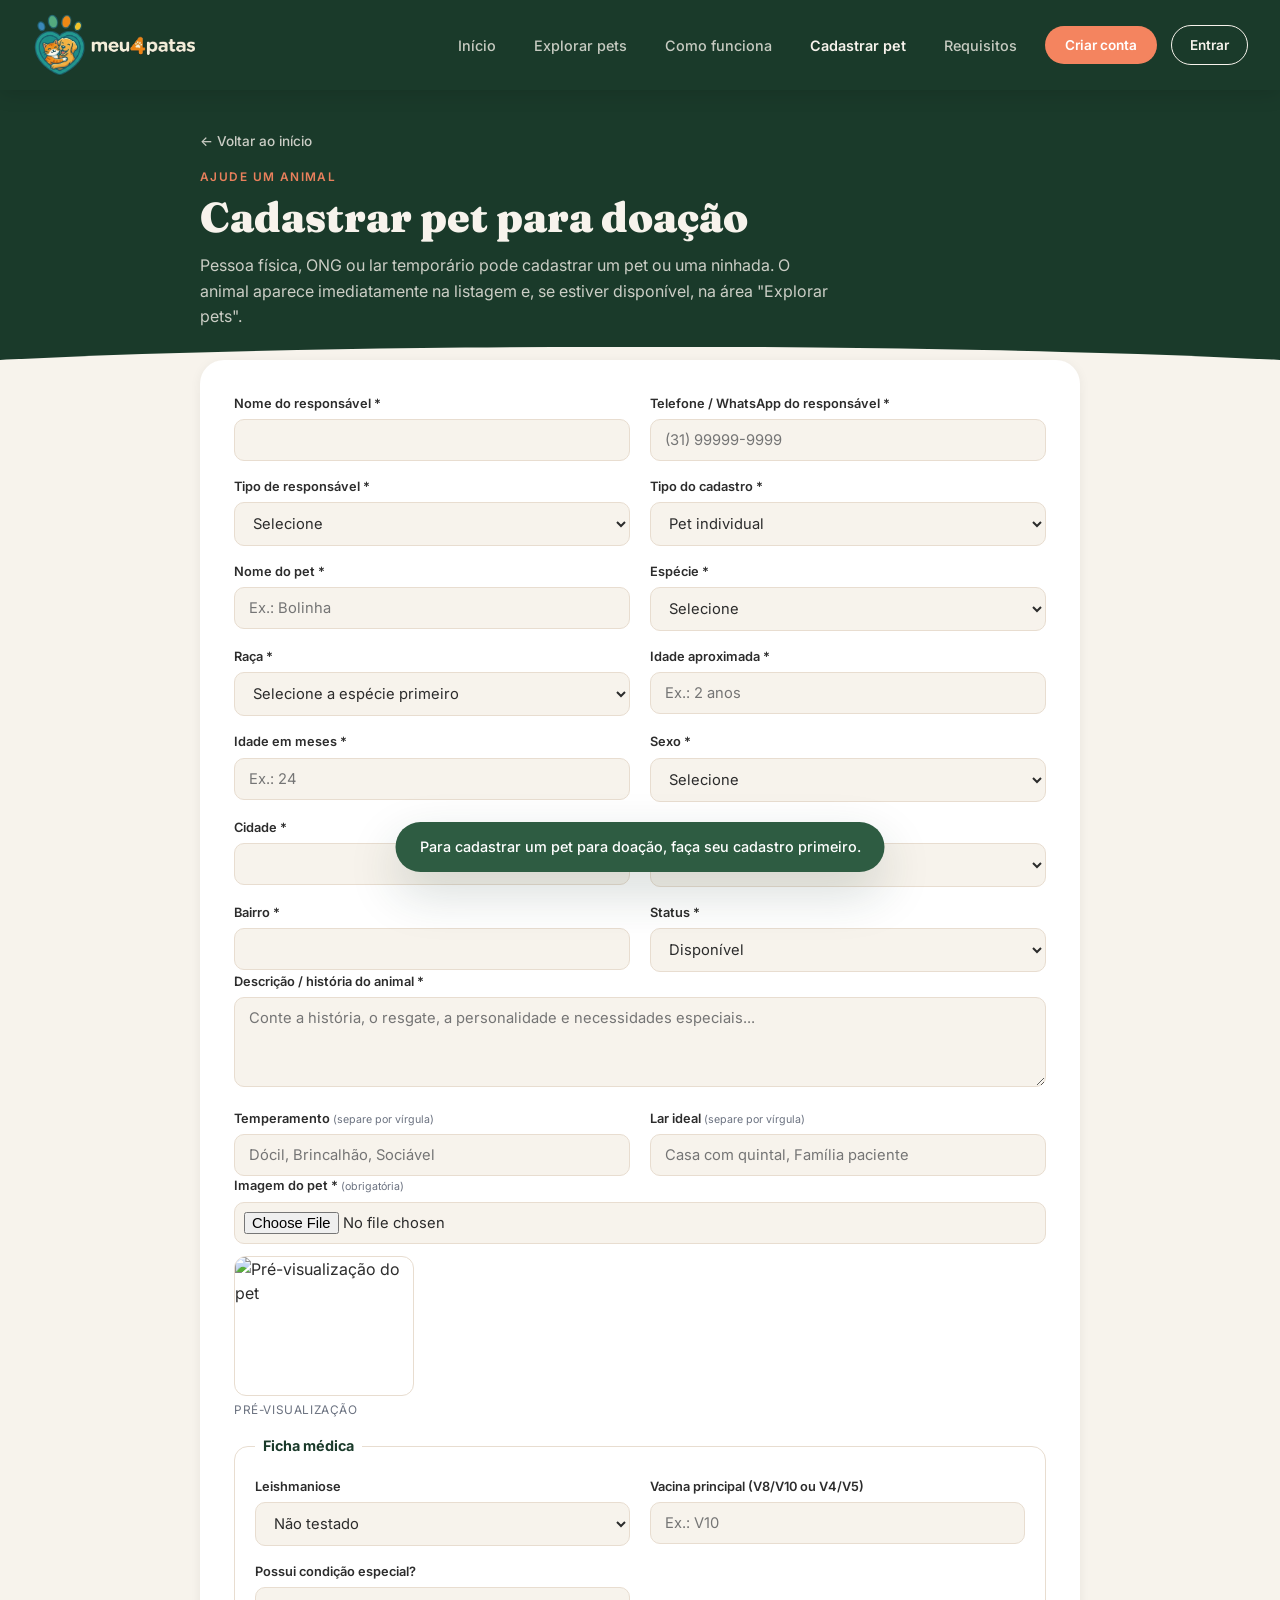
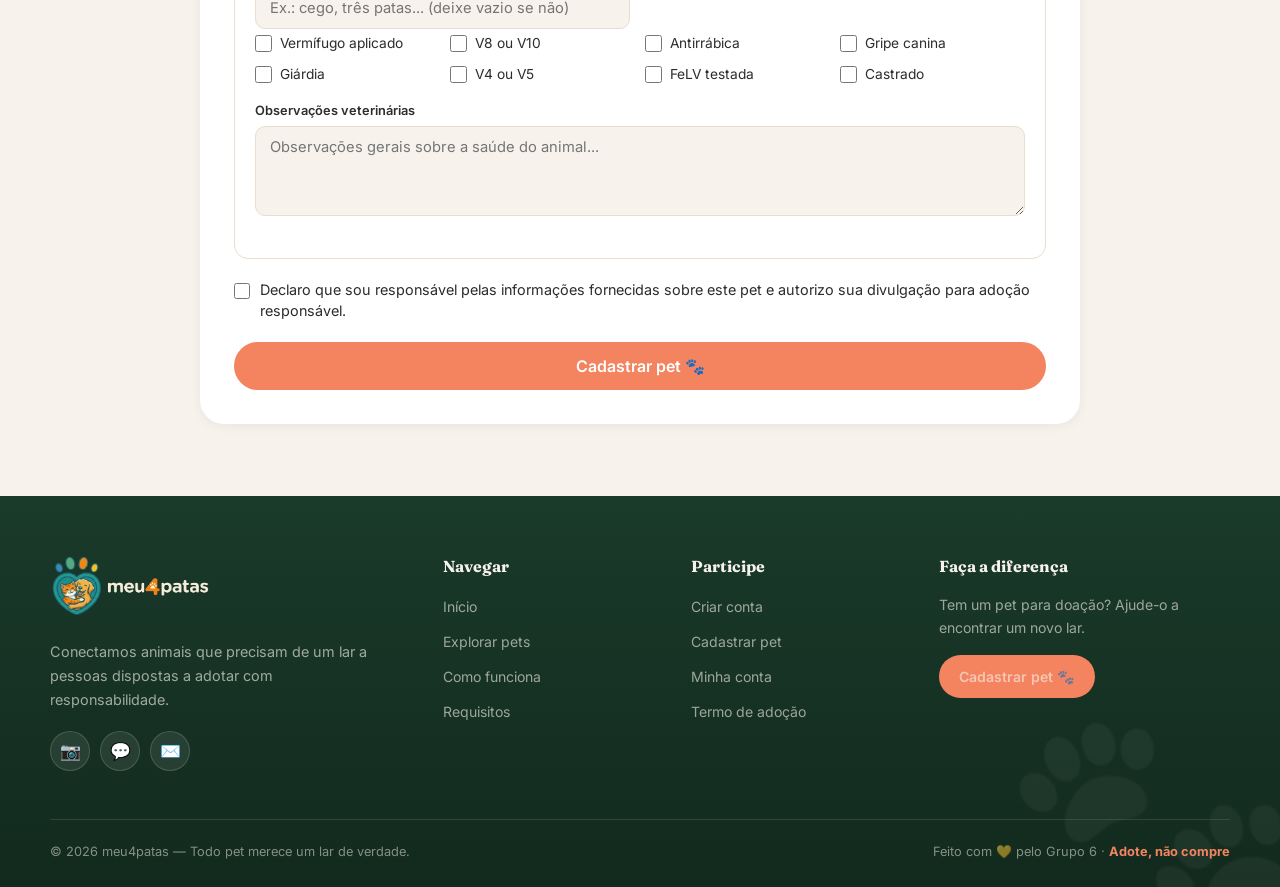
==== cadastrar-pet.html @ c7c6102f "Update website to force browser cache refresh for all users Update cache-busting version parameter i" ====
<!DOCTYPE html>
<html lang="pt-BR">
<head>
  <meta charset="UTF-8">
  <meta name="viewport" content="width=device-width, initial-scale=1.0">
  <title>Cadastrar pet — meu4patas</title>
  <meta name="description" content="Cadastre um pet ou uma ninhada para adoção no meu4patas.">
  <link rel="icon" type="image/png" href="assets/logo-meu4patas.png?v=logo-final-1">
  <link href="https://fonts.googleapis.com/css2?family=Fraunces:ital,opsz,wght@0,9..144,400;0,9..144,600;0,9..144,700;0,9..144,900;1,9..144,600;1,9..144,700&family=Inter:wght@300;400;500;600;700&display=swap" rel="stylesheet">
  <link rel="stylesheet" href="css/style.css?v=fix-v15">
</head>
<body>

  <!-- ───────────── TOP BAR ───────────── -->
  <header class="topbar">
    <a class="nav-logo" href="index.html" aria-label="meu4patas - início">
      <img src="assets/logo-meu4patas.png?v=logo-final-1" alt="meu4patas" height="38">
    </a>

    <button class="nav-toggle" id="navToggle" aria-label="Abrir menu" aria-expanded="false">
      <span></span><span></span><span></span>
    </button>

    <nav class="nav-menu" id="navMenu">
      <ul class="nav-links">
        <li><a href="index.html#inicio">Início</a></li>
        <li><a href="index.html#explorar">Explorar pets</a></li>
        <li><a href="index.html#como-funciona">Como funciona</a></li>
        <li><a href="cadastrar-pet.html" class="active">Cadastrar pet</a></li>
        <li><a href="index.html#requisitos">Requisitos</a></li>
      </ul>
      <div class="nav-user" id="navUser">
        <a href="cadastro.html" class="btn-cadastrar" id="btnAuth">Criar conta</a>
        <a href="login.html" class="btn-login" id="btnLogin">Entrar</a>
        <div class="user-menu" id="userMenu" hidden>
          <button class="user-chip" id="userChipBtn" aria-haspopup="true" aria-expanded="false">
            <span class="user-avatar" aria-hidden="true">🐾</span>
            <span class="user-chip-name" id="navUserName">Conta</span>
            <span class="user-caret" aria-hidden="true">▾</span>
          </button>
          <div class="user-dropdown" id="userDropdown" hidden>
            <a href="perfil.html">👤 Minha conta</a>
            <button type="button" id="btnLogoutMenu">↩ Sair</button>
          </div>
        </div>
      </div>
    </nav>
  </header>

  <!-- ───────────── CABEÇALHO DA PÁGINA ───────────── -->
  <section class="page-head">
    <div class="page-head-inner">
      <a class="back-link" href="index.html">← Voltar ao início</a>
      <p class="section-eyebrow">Ajude um animal</p>
      <h1 class="page-title">Cadastrar pet para doação</h1>
      <p class="page-lead">Pessoa física, ONG ou lar temporário pode cadastrar um pet ou uma ninhada. O animal aparece imediatamente na listagem e, se estiver disponível, na área "Explorar pets".</p>
    </div>
  </section>

  <!-- ───────────── CADASTRAR PET PARA DOAÇÃO ───────────── -->
  <main class="form-page">
    <div class="form-inner">
      <form id="petForm" class="card-form" novalidate>
        <div class="form-grid">
          <div class="form-group">
            <label for="p_responsavel">Nome do responsável *</label>
            <input type="text" id="p_responsavel" name="responsavelNome">
          </div>
          <div class="form-group">
            <label for="p_telefone">Telefone / WhatsApp do responsável *</label>
            <input type="tel" id="p_telefone" name="responsavelTelefone" maxlength="15" placeholder="(31) 99999-9999">
          </div>
          <div class="form-group">
            <label for="p_tipoResp">Tipo de responsável *</label>
            <select id="p_tipoResp" name="responsavelTipo">
              <option value="">Selecione</option>
              <option>Pessoa física</option>
              <option>ONG</option>
              <option>Lar temporário</option>
            </select>
          </div>
          <div class="form-group">
            <label for="p_tipoCadastro">Tipo do cadastro *</label>
            <select id="p_tipoCadastro" name="tipoCadastro">
              <option value="Pet individual">Pet individual</option>
              <option value="Filhotes/Ninhada">Filhotes / Ninhada</option>
            </select>
          </div>
          <div class="form-group" id="grupoNome">
            <label for="p_nome" id="labelNome">Nome do pet *</label>
            <input type="text" id="p_nome" name="nome" placeholder="Ex.: Bolinha">
          </div>
          <div class="form-group" id="grupoQuantidade" hidden>
            <label for="p_quantidade">Quantidade de filhotes *</label>
            <input type="number" id="p_quantidade" name="quantidade" min="2" value="3">
          </div>
          <div class="form-group">
            <label for="p_especie">Espécie *</label>
            <select id="p_especie" name="especie">
              <option value="">Selecione</option>
              <option>Cão</option>
              <option>Gato</option>
            </select>
          </div>
          <div class="form-group">
            <label for="p_raca">Raça *</label>
            <select id="p_raca" name="raca">
              <option value="">Selecione a espécie primeiro</option>
            </select>
          </div>
          <div class="form-group">
            <label for="p_idade">Idade aproximada *</label>
            <input type="text" id="p_idade" name="idade" placeholder="Ex.: 2 anos">
          </div>
          <div class="form-group">
            <label for="p_idadeMeses">Idade em meses *</label>
            <input type="number" id="p_idadeMeses" name="idadeMeses" min="0" placeholder="Ex.: 24">
          </div>
          <div class="form-group">
            <label for="p_sexo">Sexo *</label>
            <select id="p_sexo" name="sexo">
              <option value="">Selecione</option>
              <option>Macho</option>
              <option>Fêmea</option>
              <option>Variado (ninhada)</option>
            </select>
          </div>
          <div class="form-group">
            <label for="p_cidade">Cidade *</label>
            <input type="text" id="p_cidade" name="cidade">
          </div>
          <div class="form-group">
            <label for="p_uf">UF *</label>
            <select id="p_uf" name="uf">
              <option value="">--</option>
              <option>AC</option><option>AL</option><option>AP</option><option>AM</option><option>BA</option>
              <option>CE</option><option>DF</option><option>ES</option><option>GO</option><option>MA</option>
              <option>MT</option><option>MS</option><option>MG</option><option>PA</option><option>PB</option>
              <option>PR</option><option>PE</option><option>PI</option><option>RJ</option><option>RN</option>
              <option>RS</option><option>RO</option><option>RR</option><option>SC</option><option>SP</option>
              <option>SE</option><option>TO</option>
            </select>
          </div>
          <div class="form-group">
            <label for="p_bairro">Bairro *</label>
            <input type="text" id="p_bairro" name="bairro">
          </div>
          <div class="form-group">
            <label for="p_status">Status *</label>
            <select id="p_status" name="status">
              <option>Disponível</option>
              <option>Indisponível</option>
            </select>
          </div>
        </div>

        <div class="form-group">
          <label for="p_descricao">Descrição / história do animal *</label>
          <textarea id="p_descricao" name="descricao" placeholder="Conte a história, o resgate, a personalidade e necessidades especiais..."></textarea>
        </div>
        <div class="form-grid">
          <div class="form-group">
            <label for="p_temperamento">Temperamento <small>(separe por vírgula)</small></label>
            <input type="text" id="p_temperamento" name="temperamento" placeholder="Dócil, Brincalhão, Sociável">
          </div>
          <div class="form-group">
            <label for="p_larIdeal">Lar ideal <small>(separe por vírgula)</small></label>
            <input type="text" id="p_larIdeal" name="larIdeal" placeholder="Casa com quintal, Família paciente">
          </div>
        </div>

        <!-- Imagem obrigatória + preview -->
        <div class="form-group">
          <label for="p_imagem">Imagem do pet * <small>(obrigatória)</small></label>
          <input type="file" id="p_imagem" name="imagem" accept="image/*">
          <div class="image-preview" id="imagePreview" hidden>
            <img id="imagePreviewImg" alt="Pré-visualização do pet">
            <span>Pré-visualização</span>
          </div>
        </div>

        <!-- Ficha médica -->
        <fieldset class="form-fieldset">
          <legend>Ficha médica</legend>
          <div class="form-grid">
            <div class="form-group">
              <label for="p_leishmaniose">Leishmaniose</label>
              <select id="p_leishmaniose" name="leishmaniose">
                <option>Não testado</option>
                <option>Negativo</option>
                <option>Positivo/em tratamento</option>
              </select>
            </div>
            <div class="form-group">
              <label for="p_vacinaPrincipal">Vacina principal (V8/V10 ou V4/V5)</label>
              <input type="text" id="p_vacinaPrincipal" name="vacinaPrincipal" placeholder="Ex.: V10">
            </div>
            <div class="form-group">
              <label for="p_condicaoEspecial">Possui condição especial?</label>
              <input type="text" id="p_condicaoEspecial" name="condicaoEspecial" placeholder="Ex.: cego, três patas... (deixe vazio se não)">
            </div>
          </div>
          <div class="check-grid">
            <label class="check-mini"><input type="checkbox" name="vermifugo"> Vermífugo aplicado</label>
            <label class="check-mini"><input type="checkbox" name="v8v10"> V8 ou V10</label>
            <label class="check-mini"><input type="checkbox" name="antirrabica"> Antirrábica</label>
            <label class="check-mini"><input type="checkbox" name="gripeCanina"> Gripe canina</label>
            <label class="check-mini"><input type="checkbox" name="giardia"> Giárdia</label>
            <label class="check-mini"><input type="checkbox" name="v4v5"> V4 ou V5</label>
            <label class="check-mini"><input type="checkbox" name="felv"> FeLV testada</label>
            <label class="check-mini"><input type="checkbox" name="castrado"> Castrado</label>
          </div>
          <div class="form-group">
            <label for="p_obsVet">Observações veterinárias</label>
            <textarea id="p_obsVet" name="observacoes" placeholder="Observações gerais sobre a saúde do animal..."></textarea>
          </div>
        </fieldset>

        <label class="check-row">
          <input type="checkbox" id="p_declaroResponsavel" name="declaroResponsavel">
          <span>Declaro que sou responsável pelas informações fornecidas sobre este pet e autorizo sua divulgação para adoção responsável.</span>
        </label>

        <div class="form-error" id="petFormError" role="alert"></div>
        <button type="submit" class="btn-primary btn-full">Cadastrar pet 🐾</button>
      </form>
    </div>
  </main>

  <!-- ───────────── FOOTER ───────────── -->
  <footer class="site-footer">
    <div class="footer-inner">
      <div class="footer-brand">
        <div class="footer-logo">
          <img src="assets/logo-meu4patas.png?v=logo-final-1" alt="meu4patas">
        </div>
        <p class="footer-tagline">Conectamos animais que precisam de um lar a pessoas dispostas a adotar com responsabilidade.</p>
        <div class="footer-social">
          <a class="social-btn" href="#" aria-label="Instagram" title="Instagram">📷</a>
          <a class="social-btn" href="#" aria-label="WhatsApp" title="WhatsApp">💬</a>
          <a class="social-btn" href="mailto:contato@meu4patas.org" aria-label="E-mail" title="E-mail">✉️</a>
        </div>
      </div>

      <nav class="footer-col">
        <h4 class="footer-col-title">Navegar</h4>
        <ul>
          <li><a href="index.html#inicio">Início</a></li>
          <li><a href="index.html#explorar">Explorar pets</a></li>
          <li><a href="index.html#como-funciona">Como funciona</a></li>
          <li><a href="index.html#requisitos">Requisitos</a></li>
        </ul>
      </nav>

      <nav class="footer-col">
        <h4 class="footer-col-title">Participe</h4>
        <ul>
          <li><a href="cadastro.html">Criar conta</a></li>
          <li><a href="cadastrar-pet.html">Cadastrar pet</a></li>
          <li><a href="perfil.html">Minha conta</a></li>
          <li><a href="termos.html">Termo de adoção</a></li>
        </ul>
      </nav>

      <div class="footer-col footer-cta">
        <h4 class="footer-col-title">Faça a diferença</h4>
        <p>Tem um pet para doação? Ajude-o a encontrar um novo lar.</p>
        <a class="footer-cta-btn" href="cadastrar-pet.html">Cadastrar pet 🐾</a>
      </div>
    </div>

    <div class="footer-bottom">
      <span>© 2026 meu4patas — Todo pet merece um lar de verdade.</span>
      <span class="footer-made">Feito com 💛 pelo Grupo 6 · <strong>Adote, não compre</strong></span>
    </div>
  </footer>

  <!-- ───────────── TOAST ───────────── -->
  <div class="toast" id="toast" role="status" aria-live="polite" hidden></div>

  <script src="js/script.js?v=fix-v15"></script>
</body>
</html>
---- css/style.css ----
/* ─────────────────────────────────────────
   meu4patas — Adoção e doação responsável de pets
   style.css — Fase 01 (HTML + CSS + JS puro)
───────────────────────────────────────── */

*, *::before, *::after {
  box-sizing: border-box;
  margin: 0;
  padding: 0;
}

/* ── TOKENS ── */
:root {
  --verde:          #1A3A2A;
  --verde-medio:    #2E5C42;
  --verde-claro:    #4A8C65;
  --creme:          #F7F3EC;
  --laranja:        #F4845F;
  --laranja-escuro: #D9623D;
  --bege:           #E8DDD0;
  --grafite:        #2C2C2C;
  --cinza:          #6B7280;
  --branco:         #FFFFFF;

  /* status */
  --status-ok:      #2E9E6B;   /* disponível  */
  --status-ok-bg:   #E4F5EC;
  --status-warn:    #E0962B;   /* indisponível */
  --status-warn-bg: #FBEFD9;
  --status-adopt:   #4673B3;   /* adotado     */
  --status-adopt-bg:#E6EEF8;

  --radius: 16px;
  --shadow-sm: 0 2px 12px rgba(0, 0, 0, 0.06);
  --shadow-md: 0 8px 28px rgba(26, 58, 42, 0.12);
  --shadow-lg: 0 20px 50px rgba(26, 58, 42, 0.18);
  --maxw: 1180px;
}

/* ── BASE ── */
html { scroll-behavior: smooth; scroll-padding-top: 100px; }

body {
  font-family: 'Inter', sans-serif;
  background: var(--creme);
  color: var(--grafite);
  overflow-x: hidden;
  line-height: 1.5;
  font-optical-sizing: auto;
  -webkit-font-smoothing: antialiased;
  -moz-osx-font-smoothing: grayscale;
}

img { max-width: 100%; display: block; }

a { color: var(--verde-claro); }

/* ─────────────────────────────────────────
   TOP BAR
───────────────────────────────────────── */
.topbar {
  position: sticky;
  top: 0;
  z-index: 200;
  background: var(--verde);
  display: flex;
  align-items: center;
  justify-content: space-between;
  padding: 0 32px;
  height: 90px;
  box-shadow: 0 2px 20px rgba(0, 0, 0, 0.15);
}

.nav-logo {
  display: flex;
  align-items: center;
  text-decoration: none;
  line-height: 0;
}
.nav-logo img {
  display: block;
  height: 66px;
  width: auto;
  object-fit: contain;
  background: transparent;
}

.nav-menu {
  display: flex;
  align-items: center;
  gap: 28px;
}

.nav-links {
  display: flex;
  align-items: center;
  gap: 38px;
  list-style: none;
}

.nav-links a {
  color: rgba(247, 243, 236, 0.78);
  text-decoration: none;
  font-size: 0.9rem;
  font-weight: 500;
  transition: color 0.2s;
  white-space: nowrap;
}
.nav-links a:hover { color: var(--creme); }

.nav-user {
  display: flex;
  align-items: center;
  gap: 14px;
}

/* área de conta: botão "Criar conta" (deslogado) OU chip do usuário com dropdown (logado) */
.user-menu { position: relative; }

.user-chip {
  display: inline-flex;
  align-items: center;
  gap: 8px;
  background: rgba(255, 255, 255, 0.1);
  border: 1.5px solid rgba(247, 243, 236, 0.25);
  color: var(--creme);
  padding: 7px 14px;
  border-radius: 100px;
  cursor: pointer;
  font-family: inherit;
  font-size: 0.85rem;
  font-weight: 600;
  transition: background 0.2s, border-color 0.2s;
}
.user-chip:hover { background: rgba(255, 255, 255, 0.16); border-color: var(--creme); }
.user-avatar { font-size: 0.95rem; filter: brightness(0) invert(1); }
.user-caret { font-size: 0.7rem; opacity: 0.85; transition: transform 0.2s; }
.user-chip[aria-expanded="true"] .user-caret { transform: rotate(180deg); }

.user-dropdown {
  position: absolute;
  right: 0;
  top: calc(100% + 10px);
  min-width: 200px;
  background: var(--branco);
  border-radius: 14px;
  box-shadow: var(--shadow-md);
  padding: 8px;
  display: flex;
  flex-direction: column;
  gap: 2px;
  z-index: 300;
}
/* respeita o atributo hidden no desktop: o dropdown recolhe ao fechar */
.user-dropdown[hidden] { display: none; }
.user-dropdown a,
.user-dropdown button {
  display: block;
  width: 100%;
  text-align: left;
  background: transparent;
  border: none;
  cursor: pointer;
  font-family: inherit;
  font-size: 0.9rem;
  font-weight: 500;
  color: var(--grafite);
  text-decoration: none;
  padding: 10px 12px;
  border-radius: 10px;
  transition: background 0.15s;
}
.user-dropdown a:hover,
.user-dropdown button:hover { background: var(--creme); }
.user-dropdown a.active { color: var(--verde); font-weight: 700; }
.user-dropdown #btnLogoutMenu { color: #d9534f; }
.user-dropdown #btnLogoutMenu:hover { background: #fdecea; }

.btn-cadastrar {
  background: var(--laranja);
  color: var(--branco) !important;
  padding: 9px 20px;
  border-radius: 100px;
  font-weight: 600;
  font-size: 0.85rem;
  text-decoration: none;
  transition: background 0.2s, transform 0.15s;
  white-space: nowrap;
}
.btn-cadastrar:hover { background: var(--laranja-escuro); transform: translateY(-1px); }
.btn-login {
  background: transparent;
  color: var(--creme) !important;
  padding: 9px 18px;
  border-radius: 100px;
  border: 1.5px solid var(--creme);
  font-weight: 600;
  font-size: 0.85rem;
  text-decoration: none;
  transition: background 0.2s, color 0.2s, transform 0.15s;
  white-space: nowrap;
}
.btn-login:hover { background: var(--creme); color: var(--verde) !important; transform: translateY(-1px); }

/* hamburger */
.nav-toggle {
  display: none;
  flex-direction: column;
  justify-content: center;
  gap: 5px;
  width: 42px;
  height: 42px;
  background: transparent;
  border: none;
  cursor: pointer;
}
.nav-toggle span {
  display: block;
  width: 24px;
  height: 2.5px;
  background: var(--creme);
  border-radius: 2px;
  transition: transform 0.25s, opacity 0.25s;
}
.nav-toggle.open span:nth-child(1) { transform: translateY(7.5px) rotate(45deg); }
.nav-toggle.open span:nth-child(2) { opacity: 0; }
.nav-toggle.open span:nth-child(3) { transform: translateY(-7.5px) rotate(-45deg); }

/* ─────────────────────────────────────────
   BOTÕES GENÉRICOS
───────────────────────────────────────── */
.btn-primary {
  background: var(--laranja);
  color: var(--branco);
  padding: 14px 30px;
  border-radius: 100px;
  font-size: 1rem;
  font-weight: 600;
  text-decoration: none;
  cursor: pointer;
  border: none;
  font-family: inherit;
  transition: transform 0.15s, background 0.2s;
  display: inline-block;
}
.btn-primary:hover { background: var(--laranja-escuro); transform: translateY(-1px); }
.btn-primary.btn-full { width: 100%; text-align: center; }
.form-switch { text-align: center; margin-top: 16px; font-size: 0.9rem; color: var(--cinza); }
.form-switch a { color: var(--laranja); font-weight: 600; text-decoration: none; }
.form-switch a:hover { text-decoration: underline; }

.btn-ghost {
  background: rgba(255, 255, 255, 0.08);
  color: var(--creme);
  padding: 14px 28px;
  border-radius: 100px;
  font-size: 1rem;
  font-weight: 500;
  text-decoration: none;
  border: 1.5px solid rgba(247, 243, 236, 0.3);
  cursor: pointer;
  font-family: inherit;
  transition: border-color 0.2s, background 0.2s;
  display: inline-block;
}
.btn-ghost:hover { border-color: var(--creme); background: rgba(255, 255, 255, 0.14); }

/* ─────────────────────────────────────────
   HERO
───────────────────────────────────────── */
.hero {
  background: var(--verde);
  padding: 76px 40px 96px;
  display: grid;
  grid-template-columns: 1.1fr 0.9fr;
  gap: 56px;
  align-items: center;
  position: relative;
  overflow: hidden;
}
.hero::after {
  content: '';
  position: absolute;
  bottom: -1px; left: 0; right: 0;
  height: 56px;
  background: var(--creme);
  clip-path: ellipse(58% 100% at 50% 100%);
}

.hero-eyebrow {
  display: inline-flex;
  align-items: center;
  gap: 8px;
  background: rgba(255, 255, 255, 0.08);
  border: 1px solid rgba(247, 243, 236, 0.22);
  color: var(--creme);
  font-size: 0.78rem;
  font-weight: 600;
  letter-spacing: 0.04em;
  text-transform: uppercase;
  padding: 7px 16px;
  border-radius: 100px;
  margin-bottom: 22px;
}

/* Patinha 🐾 em branco puro — para dar destaque sobre fundos escuros */
.paw-white { display: inline-block; filter: brightness(0) invert(1); }

.hero-text h1 {
  font-family: 'Fraunces', serif;
  font-optical-sizing: auto;
  font-variation-settings: 'SOFT' 30, 'WONK' 0;
  font-size: clamp(2.5rem, 5vw, 4.1rem);
  font-weight: 900;
  color: var(--creme);
  line-height: 1.06;
  letter-spacing: -0.015em;
  margin-bottom: 20px;
}
.hero-text h1 em {
  font-style: italic;
  font-weight: 800;
  font-variation-settings: 'SOFT' 60, 'WONK' 1;
  background: linear-gradient(120deg, var(--laranja), #ffb866);
  -webkit-background-clip: text;
  background-clip: text;
  -webkit-text-fill-color: transparent;
}

.hero-text p {
  color: rgba(247, 243, 236, 0.78);
  font-size: 1.08rem;
  line-height: 1.7;
  margin-bottom: 32px;
  max-width: 520px;
}
.hero-text p strong { color: var(--creme); }

.hero-actions {
  display: flex;
  gap: 14px;
  flex-wrap: wrap;
}

.hero-stats {
  display: flex;
  gap: 36px;
  margin-top: 44px;
  flex-wrap: wrap;
}
.stat-num {
  font-family: 'Fraunces', serif;
  font-size: 1.9rem;
  font-weight: 700;
  color: var(--laranja);
  line-height: 1;
  display: inline-block;
  transition: transform 0.25s ease, text-shadow 0.25s ease;
}
.stat-num.counting {
  transform: scale(1.12);
  text-shadow: 0 0 18px rgba(244, 132, 95, 0.5);
}
.stat-label {
  font-size: 0.74rem;
  color: rgba(247, 243, 236, 0.6);
  margin-top: 5px;
  text-transform: uppercase;
  letter-spacing: 0.07em;
  max-width: 120px;
}

.hero-illustration {
  display: flex;
  justify-content: center;
  align-items: center;
  position: relative;
}
.hero-pet-card {
  background: rgba(255, 255, 255, 0.08);
  backdrop-filter: blur(12px);
  border: 1px solid rgba(255, 255, 255, 0.14);
  border-radius: 24px;
  padding: 20px;
  width: 300px;
  position: relative;
  transform: rotate(2.5deg);
  box-shadow: 0 24px 50px rgba(0, 0, 0, 0.28);
  animation: heroCardIn 0.7s cubic-bezier(0.22, 1, 0.36, 1) both,
             heroFloat 6s ease-in-out 0.7s infinite;
  transition: transform 0.35s ease, box-shadow 0.35s ease, border-color 0.35s ease;
}
/* Ao passar o mouse, o card continua flutuando normalmente — nada muda. */
@keyframes heroCardIn {
  from { opacity: 0; transform: rotate(8deg) translateY(40px) scale(0.92); }
  to   { opacity: 1; transform: rotate(2.5deg) translateY(0) scale(1); }
}
@keyframes heroFloat {
  0%, 100% { transform: rotate(2.5deg) translateY(0); }
  50%      { transform: rotate(0.8deg) translateY(-16px); }
}

.hero-pet-card::before {
  content: '🐾';
  position: absolute;
  top: -16px; right: -12px;
  font-size: 2.4rem;
  /* deixa o emoji em branco puro para dar destaque sobre o verde escuro */
  filter: brightness(0) invert(1);
  animation: bounce 2s ease-in-out infinite;
}
@keyframes bounce { 0%,100% { transform: translateY(0); } 50% { transform: translateY(-8px); } }

.hero-pet-img {
  border-radius: 16px;
  margin-bottom: 14px;
  width: 100%;
}
.hero-pet-name {
  font-family: 'Fraunces', serif;
  font-size: 1.4rem; color: var(--creme); font-weight: 700; margin-bottom: 2px;
}
.hero-pet-info { color: rgba(247, 243, 236, 0.65); font-size: 0.85rem; margin-bottom: 14px; }
.hero-pet-badge {
  background: var(--laranja); color: #fff; font-size: 0.75rem; font-weight: 600;
  padding: 5px 12px; border-radius: 100px; display: inline-block;
  animation: badgePulse 2.4s ease-in-out infinite;
}
@keyframes badgePulse {
  0%, 100% { box-shadow: 0 0 0 0 rgba(244, 132, 95, 0.55); }
  50%      { box-shadow: 0 0 0 9px rgba(244, 132, 95, 0); }
}

/* respeita quem prefere menos movimento */
@media (prefers-reduced-motion: reduce) {
  .hero-pet-card,
  .hero-pet-card::before,
  .hero-pet-badge { animation: none; }
  .hero-pet-card { transform: rotate(2.5deg); }
}

/* ─────────────────────────────────────────
   HELPERS DE SEÇÃO
───────────────────────────────────────── */
.section-eyebrow {
  text-transform: uppercase;
  letter-spacing: 0.12em;
  font-size: 0.74rem;
  font-weight: 600;
  color: var(--laranja);
  margin-bottom: 8px;
}
.section-title {
  font-family: 'Fraunces', serif;
  font-size: 2rem;
  font-weight: 700;
  color: var(--verde);
  margin-bottom: 24px;
}

/* ─────────────────────────────────────────
   BUSCA + FILTROS
───────────────────────────────────────── */
.search-section {
  padding: 52px 40px 0;
  max-width: var(--maxw);
  margin: 0 auto;
}
.search-bar {
  background: var(--branco);
  border-radius: 16px;
  padding: 8px 8px 8px 22px;
  display: flex;
  align-items: center;
  gap: 12px;
  box-shadow: 0 4px 24px rgba(26, 58, 42, 0.1);
  margin-bottom: 20px;
}
.search-bar input {
  flex: 1;
  border: none;
  outline: none;
  font-size: 1rem;
  font-family: inherit;
  color: var(--grafite);
  background: transparent;
}
.search-bar input::placeholder { color: #B0B7C0; }
.search-btn {
  background: var(--verde);
  color: var(--creme);
  border: none;
  padding: 12px 26px;
  border-radius: 10px;
  font-size: 0.9rem;
  font-weight: 600;
  cursor: pointer;
  font-family: inherit;
  transition: background 0.2s;
}
.search-btn:hover { background: var(--verde-medio); }

.filters { display: flex; gap: 10px; flex-wrap: wrap; }
.filter-chip {
  background: var(--branco);
  border: 1.5px solid var(--bege);
  color: var(--cinza);
  padding: 8px 18px;
  border-radius: 100px;
  font-size: 0.84rem;
  font-weight: 500;
  cursor: pointer;
  font-family: inherit;
  transition: all 0.15s;
}
.filter-chip:hover { border-color: var(--verde-claro); color: var(--verde); }
.filter-chip.active {
  background: var(--verde);
  border-color: var(--verde);
  color: var(--creme);
}

/* ─────────────────────────────────────────
   EXPLORAR PETS (ESTILO TINDER)
───────────────────────────────────────── */
.explore-section {
  padding: 56px 40px 0;
  max-width: 640px;
  margin: 0 auto;
  text-align: center;
}
.explore-section .section-eyebrow,
.explore-section .section-title { text-align: center; }

.explore-stage {
  position: relative;
  min-height: 460px;
  display: flex;
  justify-content: center;
}

/* card grande do pet atual */
.explore-card {
  background: var(--branco);
  border-radius: 24px;
  box-shadow: var(--shadow-md);
  overflow: hidden;
  width: 100%;
  text-align: left;
  animation: cardIn 0.35s ease;
}
@keyframes cardIn {
  from { opacity: 0; transform: translateY(16px) scale(0.98); }
  to   { opacity: 1; transform: none; }
}
.explore-card.swipe-left  { animation: swipeLeft 0.3s ease forwards; }
.explore-card.swipe-right { animation: swipeRight 0.3s ease forwards; }
@keyframes swipeLeft  { to { opacity: 0; transform: translateX(-120%) rotate(-12deg); } }
@keyframes swipeRight { to { opacity: 0; transform: translateX(120%) rotate(12deg); } }

.explore-card-img {
  position: relative;
  background: var(--bege);
  overflow: hidden;
}
.explore-card-img img { display: block; width: 100%; aspect-ratio: 1 / 1; object-fit: cover; object-position: center; }
.explore-card-status {
  position: absolute;
  z-index: 2;
  top: 14px; left: 14px;
  font-size: 0.72rem;
  font-weight: 700;
  padding: 5px 12px;
  border-radius: 100px;
  text-transform: uppercase;
  letter-spacing: 0.04em;
}

.explore-card-body { padding: 22px 24px 26px; }
.explore-card-head {
  display: flex;
  justify-content: space-between;
  align-items: flex-start;
  gap: 12px;
}
.explore-card-name {
  font-family: 'Fraunces', serif;
  font-size: 1.7rem;
  font-weight: 700;
  color: var(--grafite);
  line-height: 1.1;
}
.explore-card-sub { font-size: 0.9rem; color: var(--cinza); margin-top: 4px; }
.explore-card-age {
  font-size: 0.85rem; font-weight: 600; color: var(--verde-claro);
  background: rgba(74, 140, 101, 0.12); padding: 5px 12px; border-radius: 100px; white-space: nowrap;
}
.explore-card-loc {
  font-size: 0.88rem; color: var(--cinza); margin: 12px 0;
  display: flex; align-items: center; gap: 5px;
}
.explore-card-desc { font-size: 0.95rem; color: var(--grafite); line-height: 1.6; margin-bottom: 14px; }

.tag-row { display: flex; flex-wrap: wrap; gap: 7px; margin-bottom: 14px; }
.tag {
  font-size: 0.74rem; padding: 4px 11px; border-radius: 100px; font-weight: 500;
  background: rgba(26, 58, 42, 0.07); color: var(--verde);
}
.tag--temper { background: rgba(244, 132, 95, 0.14); color: var(--laranja-escuro); }

/* resumo da ficha médica */
.med-summary {
  display: flex; flex-wrap: wrap; gap: 7px;
  border-top: 1px solid var(--bege); padding-top: 14px;
}
.med-tag {
  font-size: 0.74rem; font-weight: 600; padding: 4px 11px; border-radius: 8px;
  display: inline-flex; align-items: center; gap: 5px;
}
.med-tag--yes  { background: var(--status-ok-bg);   color: var(--status-ok); }
.med-tag--no   { background: #F1F2F4;               color: var(--cinza); }
.med-tag--warn { background: var(--status-warn-bg); color: var(--status-warn); }

/* ações estilo Tinder */
.explore-actions {
  display: flex;
  justify-content: center;
  align-items: center;
  gap: 16px;
  padding: 26px 0 8px;
  flex-wrap: wrap;
}
.explore-btn {
  border: none;
  cursor: pointer;
  font-family: inherit;
  font-weight: 600;
  border-radius: 100px;
  display: inline-flex;
  align-items: center;
  gap: 8px;
  transition: transform 0.15s, box-shadow 0.2s, background 0.2s;
  padding: 14px 22px;
  font-size: 0.92rem;
}
.explore-btn:hover { transform: translateY(-2px); }
.explore-btn--refuse   { background: var(--branco); color: #d9534f; box-shadow: var(--shadow-sm); }
.explore-btn--refuse:hover { background: #fff0f0; }
.explore-btn--details  { background: var(--branco); color: var(--verde); box-shadow: var(--shadow-sm); }
.explore-btn--details:hover { background: #eef5f0; }
.explore-btn--interest { background: var(--laranja); color: #fff; box-shadow: 0 6px 18px rgba(244,132,95,0.4); }
.explore-btn--interest:hover { background: var(--laranja-escuro); }

/* estado vazio do explorar */
.explore-empty {
  background: var(--branco);
  border-radius: 24px;
  box-shadow: var(--shadow-sm);
  padding: 56px 28px;
  width: 100%;
  text-align: center;
}
.explore-empty-emoji { font-size: 3rem; }
.explore-empty h3 {
  font-family: 'Fraunces', serif;
  color: var(--verde);
  margin: 12px 0 8px;
  font-size: 1.4rem;
}
.explore-empty p { color: var(--cinza); font-size: 0.95rem; }
.explore-empty button {
  margin-top: 18px;
}

/* ─────────────────────────────────────────
   FORMULÁRIOS (usuário + pet)
───────────────────────────────────────── */
.form-section { padding: 64px 40px 0; }
.form-inner { max-width: 880px; margin: 0 auto; }
.form-lead { color: var(--cinza); max-width: 640px; margin-bottom: 28px; line-height: 1.6; }

.card-form {
  background: var(--branco);
  border-radius: 24px;
  padding: 34px;
  box-shadow: var(--shadow-sm);
}

.form-grid {
  display: grid;
  grid-template-columns: repeat(2, 1fr);
  gap: 16px 20px;
}

.form-group { margin-bottom: 16px; }
.form-grid .form-group { margin-bottom: 0; }

.form-group label {
  display: block;
  font-size: 0.8rem;
  font-weight: 600;
  color: var(--grafite);
  margin-bottom: 6px;
}
.form-group label small { color: var(--cinza); font-weight: 400; }

.form-group input,
.form-group select,
.form-group textarea {
  width: 100%;
  border: 1.5px solid var(--bege);
  border-radius: 10px;
  padding: 11px 14px;
  font-family: inherit;
  font-size: 0.92rem;
  color: var(--grafite);
  outline: none;
  background: var(--creme);
  transition: border-color 0.2s, box-shadow 0.2s;
}
.form-group input:focus,
.form-group select:focus,
.form-group textarea:focus {
  border-color: var(--verde-claro);
  box-shadow: 0 0 0 3px rgba(74, 140, 101, 0.15);
}
.form-group input.invalid,
.form-group select.invalid,
.form-group textarea.invalid {
  border-color: #d9534f;
  box-shadow: 0 0 0 3px rgba(217, 83, 79, 0.12);
}
.form-group textarea { resize: vertical; min-height: 90px; }
.form-group input[type="file"] { padding: 9px; background: var(--creme); cursor: pointer; }

.form-fieldset {
  border: 1.5px solid var(--bege);
  border-radius: 14px;
  padding: 20px;
  margin: 8px 0 20px;
}
.form-fieldset legend {
  font-weight: 700;
  font-size: 0.9rem;
  color: var(--verde);
  padding: 0 8px;
}

.radio-row { display: flex; flex-wrap: wrap; gap: 10px; }
.radio-pill {
  border: 1.5px solid var(--bege);
  border-radius: 100px;
  padding: 9px 16px;
  font-size: 0.86rem;
  cursor: pointer;
  display: inline-flex;
  align-items: center;
  gap: 7px;
  transition: all 0.15s;
  user-select: none;
}
.radio-pill:hover { border-color: var(--verde-claro); }
.radio-pill input { accent-color: var(--verde); }
.radio-pill:has(input:checked) {
  border-color: var(--verde);
  background: var(--status-ok-bg);
  color: var(--verde);
  font-weight: 600;
}

.check-row {
  display: flex;
  align-items: flex-start;
  gap: 10px;
  margin: 4px 0 20px;
  font-size: 0.9rem;
  color: var(--grafite);
  line-height: 1.5;
}
.check-row input { margin-top: 3px; accent-color: var(--verde); width: 18px; height: 18px; }

.check-grid {
  display: grid;
  grid-template-columns: repeat(auto-fill, minmax(180px, 1fr));
  gap: 10px;
  margin: 4px 0 16px;
}
.check-mini {
  display: inline-flex;
  align-items: center;
  gap: 8px;
  font-size: 0.86rem;
  color: var(--grafite);
  cursor: pointer;
}
.check-mini input { accent-color: var(--verde); width: 17px; height: 17px; }

.image-preview {
  margin-top: 12px;
  display: flex;
  flex-direction: column;
  align-items: flex-start;
  gap: 6px;
}
.image-preview img {
  width: 180px;
  height: 140px;
  object-fit: cover;
  border-radius: 12px;
  border: 1.5px solid var(--bege);
}
.image-preview span { font-size: 0.74rem; color: var(--cinza); text-transform: uppercase; letter-spacing: 0.05em; }

.form-error {
  color: #d9534f;
  font-size: 0.88rem;
  font-weight: 500;
  margin-bottom: 14px;
  min-height: 0;
}
.form-error:not(:empty) {
  background: #fdecea;
  border: 1px solid #f5c6c2;
  border-radius: 10px;
  padding: 11px 14px;
}

.form-section--user { background: linear-gradient(180deg, var(--creme), #fff); }
.form-section--pet  { background: var(--creme); }

/* ── Páginas dedicadas de formulário (cadastro.html / cadastrar-pet.html) ── */
.page-head {
  background: var(--verde);
  padding: 38px 40px 60px;
  position: relative;
  overflow: hidden;
}
.page-head::after {
  content: '';
  position: absolute;
  bottom: -1px; left: 0; right: 0;
  height: 44px;
  background: var(--creme);
  clip-path: ellipse(70% 100% at 50% 100%);
}
.page-head-inner { max-width: 880px; margin: 0 auto; position: relative; z-index: 1; }
.page-head .section-eyebrow { color: rgba(244, 132, 95, 0.95); }
.back-link {
  display: inline-block;
  color: rgba(247, 243, 236, 0.8);
  text-decoration: none;
  font-size: 0.85rem;
  font-weight: 500;
  margin-bottom: 18px;
  transition: color 0.2s;
}
.back-link:hover { color: var(--creme); }
.page-title {
  font-family: 'Fraunces', serif;
  font-size: clamp(1.8rem, 4vw, 2.6rem);
  font-weight: 900;
  color: var(--creme);
  line-height: 1.1;
  margin-bottom: 12px;
}
.page-lead { color: rgba(247, 243, 236, 0.8); max-width: 640px; line-height: 1.6; }

.form-page {
  padding: 0 40px 72px;
  margin-top: -30px;
  position: relative;
  z-index: 2;
}
.form-page .form-inner { max-width: 880px; margin: 0 auto; }

.nav-links a.active { color: var(--creme); font-weight: 600; }

/* ─────────────────────────────────────────
   PÁGINA DO PERFIL (perfil.html)
───────────────────────────────────────── */
.profile-page {
  padding: 0 40px 72px;
  margin-top: -30px;
  position: relative;
  z-index: 2;
}
#profileRoot { max-width: 940px; margin: 0 auto; }

.profile-guard {
  background: var(--branco);
  border-radius: 24px;
  padding: 48px 28px;
  box-shadow: var(--shadow-sm);
  text-align: center;
}
.profile-guard h3 {
  font-family: 'Fraunces', serif;
  color: var(--verde);
  font-size: 1.4rem;
  margin: 12px 0 8px;
}
.profile-guard p { color: var(--cinza); margin-bottom: 18px; }

.profile-greeting {
  background: var(--branco);
  border-radius: 20px;
  box-shadow: var(--shadow-sm);
  padding: 22px 24px;
  display: flex;
  align-items: center;
  justify-content: space-between;
  gap: 16px;
  flex-wrap: wrap;
}
.profile-name {
  font-family: 'Fraunces', serif;
  font-size: 1.6rem;
  color: var(--verde);
  font-weight: 700;
  line-height: 1.1;
}
.profile-tag {
  display: inline-block;
  margin-top: 8px;
  font-size: 0.78rem;
  font-weight: 600;
  color: var(--laranja-escuro);
  background: rgba(244, 132, 95, 0.14);
  padding: 5px 12px;
  border-radius: 100px;
}

.btn-logout {
  background: transparent;
  color: #d9534f;
  border: 1.5px solid #f0c4c0;
  padding: 10px 22px;
  border-radius: 100px;
  font-family: inherit;
  font-size: 0.88rem;
  font-weight: 600;
  cursor: pointer;
  transition: background 0.18s, border-color 0.18s;
}
.btn-logout:hover { background: #fdecea; border-color: #d9534f; }

/* Banner de elegibilidade (habilitado / não habilitado para interesse) */
.profile-eligibility {
  margin: 18px 0 6px;
  padding: 13px 18px;
  border-radius: 14px;
  font-size: 0.9rem;
  line-height: 1.45;
  border: 1px solid transparent;
}
.profile-eligibility.is-ok {
  background: var(--status-ok-bg);
  color: var(--status-ok);
  border-color: var(--status-ok);
}
.profile-eligibility.is-blocked {
  background: var(--status-warn-bg);
  color: var(--status-warn);
  border-color: var(--status-warn);
}
.profile-eligibility strong { font-weight: 700; }

.profile-stats {
  display: grid;
  grid-template-columns: repeat(3, 1fr);
  gap: 16px;
  margin: 18px 0 6px;
}
.profile-stat {
  background: var(--branco);
  border-radius: 16px;
  box-shadow: var(--shadow-sm);
  padding: 20px 16px;
  text-align: center;
}
.profile-stat .n {
  font-family: 'Fraunces', serif;
  font-size: 1.9rem;
  font-weight: 700;
  color: var(--laranja);
  line-height: 1;
}
.profile-stat .l {
  font-size: 0.74rem;
  text-transform: uppercase;
  letter-spacing: 0.07em;
  color: var(--cinza);
  margin-top: 6px;
}

.profile-block { margin-top: 32px; }
.profile-block-title {
  font-family: 'Fraunces', serif;
  font-size: 1.25rem;
  color: var(--verde);
  margin-bottom: 16px;
}

.profile-contact {
  background: var(--status-ok-bg);
  border-radius: 12px;
  padding: 10px 14px;
  margin-bottom: 12px;
  display: flex;
  flex-direction: column;
  gap: 2px;
}
.profile-contact .k {
  font-size: 0.68rem;
  text-transform: uppercase;
  letter-spacing: 0.06em;
  color: var(--cinza);
}
.profile-contact strong { color: var(--verde); font-size: 0.9rem; }
.profile-contact a {
  color: var(--verde-medio);
  font-weight: 600;
  font-size: 0.9rem;
  text-decoration: none;
  width: fit-content;
}
.profile-contact a:hover { text-decoration: underline; }

.profile-card-actions { display: flex; gap: 8px; margin-top: auto; }
.profile-card-actions .btn-detail { flex: 1; }
.btn-remove {
  background: transparent;
  color: var(--cinza);
  border: 1.5px solid var(--bege);
  padding: 9px 14px;
  border-radius: 100px;
  font-size: 0.84rem;
  font-weight: 600;
  cursor: pointer;
  font-family: inherit;
  transition: all 0.18s;
}
.btn-remove:hover { color: #d9534f; border-color: #f0c4c0; background: #fdecea; }
.btn-edit { display: inline-flex; align-items: center; justify-content: center; text-decoration: none; white-space: nowrap; }
.btn-edit:hover { color: var(--verde); border-color: var(--verde); background: rgba(26,58,42,0.05); }

.btn-restore {
  background: var(--status-ok-bg);
  color: var(--status-ok);
  border: 1.5px solid transparent;
  padding: 9px 14px;
  border-radius: 100px;
  font-size: 0.84rem;
  font-weight: 600;
  cursor: pointer;
  font-family: inherit;
  white-space: nowrap;
  transition: all 0.18s;
}
.btn-restore:hover { background: #d4efe0; }

.owned-interested {
  background: var(--creme);
  border-radius: 12px;
  padding: 10px 14px;
  margin-bottom: 12px;
}
.owned-interested > .k {
  display: block;
  font-size: 0.68rem;
  text-transform: uppercase;
  letter-spacing: 0.06em;
  color: var(--cinza);
  margin-bottom: 6px;
}
.owned-interested ul { list-style: none; display: flex; flex-direction: column; gap: 6px; }
.owned-interested li { font-size: 0.86rem; color: var(--grafite); display: flex; flex-direction: column; }
.owned-interested li strong { color: var(--verde); }
.owned-interested li a { color: var(--verde-medio); font-weight: 600; text-decoration: none; width: fit-content; }
.owned-interested li a:hover { text-decoration: underline; }
.owned-interested li.none { color: var(--cinza); font-style: italic; }

/* ── Cabeçalho de seção com botão Atualizar ── */
.profile-section-head {
  display: flex;
  align-items: center;
  justify-content: space-between;
  gap: 12px;
  flex-wrap: wrap;
  margin-bottom: 16px;
}
.profile-section-head .profile-block-title { margin-bottom: 0; }
.btn-refresh-pets {
  background: transparent;
  border: 1.5px solid var(--verde-medio);
  color: var(--verde-medio);
  font-size: 0.8rem;
  font-weight: 600;
  border-radius: 20px;
  padding: 5px 14px;
  cursor: pointer;
  transition: background 0.18s, color 0.18s;
  white-space: nowrap;
}
.btn-refresh-pets:hover { background: var(--verde-medio); color: #fff; }
.btn-refresh-pets:disabled { opacity: 0.55; cursor: not-allowed; }

/* ── Andamento do processo de adoção (interessados nos meus pets) ── */
.interest-item {
  background: var(--branco);
  border: 1px solid var(--bege);
  border-radius: 10px;
  padding: 10px 12px;
  gap: 6px !important;
}
.interest-person {
  display: flex;
  align-items: center;
  justify-content: space-between;
  gap: 8px;
  flex-wrap: wrap;
}
.interest-status {
  font-size: 0.7rem;
  font-weight: 700;
  padding: 2px 9px;
  border-radius: 999px;
  white-space: nowrap;
}
.interest-status.is-new      { background: var(--status-warn-bg);  color: var(--status-warn); }
.interest-status.is-talking  { background: var(--status-adopt-bg); color: var(--status-adopt); }
.interest-status.is-approved { background: var(--status-ok-bg);    color: var(--status-ok); }
.interest-status.is-done     { background: var(--verde);           color: #fff; }
.interest-status.is-refused  { background: #fdecea;                color: #d9534f; }
.interest-msg {
  font-size: 0.82rem;
  color: var(--cinza);
  margin: 0;
}
.interest-process {
  display: flex;
  align-items: center;
  gap: 8px;
  font-size: 0.74rem;
  color: var(--cinza);
  text-transform: uppercase;
  letter-spacing: 0.04em;
}
.interest-status-select {
  flex: 1;
  font-size: 0.85rem;
  font-family: inherit;
  padding: 6px 8px;
  border: 1px solid var(--bege);
  border-radius: 8px;
  background: var(--creme);
  color: var(--grafite);
  text-transform: none;
  letter-spacing: 0;
  cursor: pointer;
}
.interest-status-select:focus {
  outline: none;
  border-color: var(--verde-claro);
  box-shadow: 0 0 0 3px rgba(74, 140, 101, 0.18);
}
.interest-status-select:disabled { opacity: 0.6; cursor: default; }

/* Dados do cadastro da pessoa interessada */
.interest-info {
  display: flex;
  flex-direction: column;
  gap: 3px;
  font-size: 0.8rem;
  color: var(--grafite);
  background: var(--creme);
  border-radius: 8px;
  padding: 8px 10px;
}
.interest-info span { line-height: 1.35; }

/* Botão de confirmar a doação */
.btn-confirm-donation {
  margin-top: 2px;
  width: 100%;
  font-family: inherit;
  font-size: 0.86rem;
  font-weight: 700;
  color: #fff;
  background: var(--status-ok);
  border: none;
  border-radius: 9px;
  padding: 9px 12px;
  cursor: pointer;
  transition: background 0.15s, transform 0.15s;
}
.btn-confirm-donation:hover { background: #25885a; transform: translateY(-1px); }

/* Item destacado quando a pessoa foi escolhida como adotante */
.interest-item.is-chosen {
  border-color: var(--status-ok);
  box-shadow: 0 0 0 2px rgba(46, 158, 107, 0.18);
}
.interest-adopted {
  display: inline-block;
  margin-top: 2px;
  font-size: 0.84rem;
  font-weight: 700;
  color: var(--status-ok);
}

/* ── Notificação de interesses aguardando andamento ── */
.profile-notification {
  display: flex;
  flex-wrap: wrap;
  gap: 4px;
  align-items: center;
  background: var(--status-warn-bg);
  border: 1.5px solid var(--status-warn);
  border-radius: 12px;
  padding: 14px 18px;
  margin-bottom: 18px;
  color: #7a5310;
  font-size: 0.92rem;
}
.profile-notification a { color: var(--laranja-escuro); font-weight: 700; }

.profile-reminder {
  margin-top: 30px;
  background: var(--branco);
  border: 1.5px dashed var(--bege);
  border-radius: 14px;
  padding: 16px 18px;
  color: var(--grafite);
  font-size: 0.92rem;
}
.profile-reminder a { color: var(--verde-medio); font-weight: 600; }

/* ── Validação de campos (CPF, e-mail etc.) ── */
.input-error,
.form-group input.input-error,
.form-group select.input-error {
  border-color: #d9534f !important;
  background: #fdecea !important;
  box-shadow: 0 0 0 3px rgba(217, 83, 79, 0.12);
}
.field-error { color: #d9534f; font-size: 0.8rem; margin-top: 4px; }

/* ── Minha conta: dados pessoais + edição ── */
.account-head {
  display: flex; align-items: center; justify-content: space-between;
  gap: 12px; flex-wrap: wrap; margin-bottom: 16px;
}
.account-head .profile-block-title { margin-bottom: 0; }
.btn-edit-data {
  background: transparent;
  color: var(--verde);
  border: 1.5px solid var(--verde-claro);
  padding: 8px 16px; border-radius: 100px;
  font-family: inherit; font-size: 0.85rem; font-weight: 600;
  cursor: pointer; white-space: nowrap;
  transition: background 0.18s, color 0.18s;
}
.btn-edit-data:hover { background: var(--verde); color: #fff; }

.edit-profile-form { margin-top: 4px; }
.edit-profile-form[hidden] { display: none; }

.account-actions { display: flex; gap: 12px; margin-top: 20px; flex-wrap: wrap; }
.btn-cancel {
  background: transparent;
  color: var(--cinza);
  border: 1.5px solid var(--bege);
  padding: 12px 24px; border-radius: 100px;
  font-family: inherit; font-size: 0.9rem; font-weight: 600;
  cursor: pointer;
  transition: background 0.18s, border-color 0.18s;
}
.btn-cancel:hover { background: #f3eee7; border-color: var(--cinza); }

.account-password {
  margin-top: 4px; margin-bottom: 4px;
  border: 1px dashed var(--bege);
  border-radius: 12px; padding: 12px 16px;
}
.account-password summary {
  cursor: pointer; font-weight: 600; font-size: 0.9rem; color: var(--verde);
}
.account-password[open] summary { margin-bottom: 12px; }

.status-enabled { color: var(--status-ok); font-weight: 700; }
.status-disabled { color: var(--status-warn); font-weight: 700; }

/* ─────────────────────────────────────────
   LISTAGEM DE PETS (cards menores)
───────────────────────────────────────── */
.list-section { padding: 64px 40px; }
.list-inner { max-width: var(--maxw); margin: 0 auto; }
.list-count { color: var(--cinza); font-size: 0.9rem; margin-bottom: 8px; }

.list-group-title {
  font-family: 'Inter', sans-serif;
  font-size: 1rem;
  font-weight: 700;
  margin: 34px 0 16px;
  display: inline-flex;
  align-items: center;
  gap: 8px;
  padding-bottom: 4px;
}
.list-group-title::before {
  content: '';
  width: 10px; height: 10px; border-radius: 50%;
}
.list-group-title--ok::before      { background: var(--status-ok); }
.list-group-title--warn::before    { background: var(--status-warn); }
.list-group-title--adopted::before { background: var(--status-adopt); }

.pets-grid {
  display: grid;
  grid-template-columns: repeat(auto-fill, minmax(250px, 1fr));
  gap: 22px;
}
.grid-empty {
  grid-column: 1 / -1;
  color: var(--cinza);
  font-size: 0.9rem;
  background: var(--branco);
  border: 1.5px dashed var(--bege);
  border-radius: var(--radius);
  padding: 22px;
  text-align: center;
}

/* card menor */
.pet-card {
  background: var(--branco);
  border-radius: 18px;
  overflow: hidden;
  box-shadow: var(--shadow-sm);
  transition: transform 0.22s, box-shadow 0.22s;
  display: flex;
  flex-direction: column;
}
.pet-card:hover { transform: translateY(-5px); box-shadow: var(--shadow-md); }

.pet-card-img {
  position: relative;
  background: var(--bege);
  overflow: hidden;
}
.pet-card-img img { display: block; width: 100%; aspect-ratio: 1 / 1; object-fit: cover; object-position: center; }
.pet-card-badge {
  position: absolute;
  z-index: 2;
  top: 12px; left: 12px;
  font-size: 0.68rem;
  font-weight: 700;
  padding: 4px 10px;
  border-radius: 100px;
  text-transform: uppercase;
  letter-spacing: 0.04em;
}
.badge-ok    { background: var(--status-ok-bg);    color: var(--status-ok); }
.badge-warn  { background: var(--status-warn-bg);  color: var(--status-warn); }
.badge-adopt { background: var(--status-adopt-bg); color: var(--status-adopt); }

.pet-card-body { padding: 16px; flex: 1; display: flex; flex-direction: column; }
.pet-card-head { display: flex; justify-content: space-between; align-items: flex-start; gap: 8px; }
.pet-card-name {
  font-family: 'Fraunces', serif;
  font-size: 1.2rem; font-weight: 700; color: var(--grafite); line-height: 1.1;
}
.pet-card-breed { font-size: 0.78rem; color: var(--cinza); margin-top: 2px; }
.pet-card-age {
  font-size: 0.74rem; font-weight: 600; color: var(--verde-claro);
  background: rgba(74,140,101,0.12); padding: 3px 9px; border-radius: 100px; white-space: nowrap;
}
.pet-card-loc { font-size: 0.78rem; color: var(--cinza); margin: 10px 0; display: flex; align-items: center; gap: 4px; }
.pet-card-tags { display: flex; flex-wrap: wrap; gap: 6px; margin-bottom: 14px; }
.pet-card .btn-detail {
  margin-top: auto;
  background: transparent;
  color: var(--verde);
  border: 1.5px solid var(--bege);
  padding: 9px 0;
  border-radius: 100px;
  font-size: 0.84rem;
  font-weight: 600;
  cursor: pointer;
  font-family: inherit;
  transition: all 0.18s;
  width: 100%;
}
.pet-card .btn-detail:hover { border-color: var(--verde); background: rgba(26,58,42,0.05); }
.pet-card-actions { display: flex; flex-wrap: wrap; gap: 8px; margin-top: auto; }
.pet-card-actions .btn-detail { flex: 1; margin-top: 0; }
.pet-card-actions .btn-remove { white-space: nowrap; }

.pet-card .btn-interest {
  flex: 1;
  background: var(--laranja);
  color: #fff;
  border: 1.5px solid var(--laranja);
  padding: 9px 0;
  border-radius: 100px;
  font-size: 0.84rem;
  font-weight: 600;
  cursor: pointer;
  font-family: inherit;
  white-space: nowrap;
  transition: all 0.18s;
}
.pet-card .btn-interest:hover { background: var(--laranja-escuro); border-color: var(--laranja-escuro); }

/* ─────────────────────────────────────────
   COMO FUNCIONA
───────────────────────────────────────── */
.how-section { background: var(--verde); padding: 76px 40px; margin-top: 24px; }
.how-inner { max-width: var(--maxw); margin: 0 auto; }
.how-section .section-title { color: var(--creme); }
.how-section .section-eyebrow { color: rgba(244, 132, 95, 0.95); }

.steps-grid { display: grid; grid-template-columns: repeat(4, 1fr); gap: 30px; }
.step { text-align: center; position: relative; }
.step::after {
  content: '→';
  position: absolute; right: -18px; top: 26px;
  color: rgba(247, 243, 236, 0.2); font-size: 1.5rem;
}
.step:last-child::after { display: none; }
.step-icon {
  width: 64px; height: 64px;
  background: rgba(255, 255, 255, 0.08);
  border-radius: 16px;
  display: flex; align-items: center; justify-content: center;
  font-size: 1.7rem; margin: 0 auto 16px;
  border: 1px solid rgba(255, 255, 255, 0.1);
}
.step-title { font-family: 'Fraunces', serif; font-size: 1.05rem; color: var(--creme); margin-bottom: 8px; font-weight: 700; }
.step-desc { font-size: 0.84rem; color: rgba(247, 243, 236, 0.6); line-height: 1.6; }

/* ─────────────────────────────────────────
   MAPA (perto de você)
───────────────────────────────────────── */
.map-section { padding: 60px 40px; background: var(--bege); }
.map-inner { max-width: var(--maxw); margin: 0 auto; }
.map-lead { color: var(--cinza); max-width: 680px; margin: 6px 0 18px; font-size: 0.95rem; }
.map-bar { display: flex; align-items: center; gap: 16px; flex-wrap: wrap; margin-bottom: 16px; }
.btn-locate {
  background: var(--verde); color: #fff; border: none;
  padding: 11px 20px; border-radius: 100px;
  font-family: inherit; font-size: 0.88rem; font-weight: 600; cursor: pointer;
  transition: background 0.18s, transform 0.18s;
}
.btn-locate:hover { background: var(--verde-medio); transform: translateY(-2px); }
.map-count { font-size: 0.85rem; color: var(--cinza); font-weight: 600; }

.pets-map {
  height: 460px;
  width: 100%;
  border-radius: 18px;
  box-shadow: var(--shadow-md);
  overflow: hidden;
  position: relative;
  z-index: 1;            /* cria contexto de empilhamento: mantém o mapa abaixo da topbar fixa */
}
.leaflet-container { font-family: inherit; }

/* Popup do pet no mapa */
.map-popup { display: flex; gap: 10px; align-items: center; }
.map-popup-img { width: 64px; height: 64px; border-radius: 10px; object-fit: cover; flex: 0 0 auto; }
.map-popup-body { display: flex; flex-direction: column; gap: 3px; }
.map-popup-name { font-family: 'Fraunces', serif; font-size: 1rem; color: var(--verde); }
.map-popup-sub { font-size: 0.78rem; color: var(--cinza); }
.map-popup .pet-card-badge { position: static; align-self: flex-start; margin: 4px 0 2px; }
.map-popup-btn {
  margin-top: 4px; align-self: flex-start;
  background: var(--laranja); color: #fff; border: none;
  padding: 6px 14px; border-radius: 100px;
  font-family: inherit; font-size: 0.78rem; font-weight: 600; cursor: pointer;
}
.map-popup-btn:hover { background: var(--laranja-escuro); }

@media (max-width: 600px) {
  .map-section { padding: 44px 20px; }
  .pets-map { height: 360px; }
}

/* ─────────────────────────────────────────
   REQUISITOS
───────────────────────────────────────── */
.reqs-section { padding: 70px 40px; }
.reqs-inner { max-width: 760px; margin: 0 auto; }
.reqs-list { list-style: none; display: grid; gap: 12px; }
.reqs-list li {
  background: var(--branco);
  border-radius: 12px;
  padding: 14px 18px 14px 46px;
  position: relative;
  box-shadow: var(--shadow-sm);
  font-size: 0.95rem;
  color: var(--grafite);
}
.reqs-list li::before {
  content: '🐾';
  position: absolute;
  left: 16px; top: 50%; transform: translateY(-50%);
  font-size: 1rem;
}

/* ─────────────────────────────────────────
   TERMO DE ADOÇÃO RESPONSÁVEL
───────────────────────────────────────── */
.terms-section { padding: 60px 40px; background: var(--bege); }
.terms-inner { max-width: 820px; margin: 0 auto; }
.terms-card {
  background: var(--branco);
  border-radius: 20px;
  padding: 34px 38px;
  box-shadow: var(--shadow-sm);
}
.terms-intro { color: var(--cinza); line-height: 1.7; margin-bottom: 6px; }
.terms-card h2 {
  font-family: 'Fraunces', serif;
  font-size: 1.18rem;
  color: var(--verde);
  margin: 28px 0 10px;
}
.terms-card p { color: var(--grafite); line-height: 1.7; margin-bottom: 12px; font-size: 0.95rem; }
.terms-list { list-style: none; display: grid; gap: 10px; margin: 6px 0 14px; }
.terms-list li {
  position: relative; padding-left: 28px; color: var(--grafite);
  line-height: 1.6; font-size: 0.95rem;
}
.terms-list li::before {
  content: '🐾'; position: absolute; left: 0; top: 1px; font-size: 0.85rem;
}
.terms-note {
  margin-top: 24px; padding: 16px 18px; border-radius: 12px;
  background: var(--creme); border: 1.5px solid var(--bege);
  font-size: 0.9rem; color: var(--cinza); line-height: 1.65;
}
.terms-meta { margin-top: 20px; font-size: 0.82rem; color: var(--cinza); }
.terms-actions { margin-top: 26px; display: flex; flex-wrap: wrap; gap: 12px; }
@media (max-width: 760px) {
  .terms-section { padding: 44px 18px; }
  .terms-card { padding: 24px 20px; }
}

/* ─────────────────────────────────────────
   FOOTER
───────────────────────────────────────── */
.site-footer {
  position: relative;
  background: linear-gradient(180deg, var(--verde) 0%, #122a1e 100%);
  color: var(--creme);
  padding: 58px 40px 0;
  overflow: hidden;
}
/* patinha decorativa gigante ao fundo */
.site-footer::before {
  content: '🐾';
  position: absolute;
  right: -16px; bottom: -40px;
  font-size: 230px;
  line-height: 1;
  filter: brightness(0) invert(1);
  opacity: 0.045;
  transform: rotate(-12deg);
  pointer-events: none;
}
.footer-inner {
  position: relative;
  z-index: 1;
  max-width: var(--maxw);
  margin: 0 auto;
  display: grid;
  grid-template-columns: 1.7fr 1fr 1fr 1.4fr;
  gap: 40px;
}
.footer-brand { max-width: 320px; }
.footer-logo { display: inline-block; line-height: 0; }
.footer-logo img {
  display: block;
  height: 64px;
  width: auto;
  object-fit: contain;
  background: transparent;
}
.footer-tagline {
  margin-top: 16px;
  font-size: 0.9rem;
  color: rgba(247, 243, 236, 0.62);
  line-height: 1.65;
}

.footer-social { display: flex; gap: 10px; margin-top: 20px; }
.social-btn {
  width: 40px; height: 40px;
  border-radius: 50%;
  display: inline-flex; align-items: center; justify-content: center;
  background: rgba(255, 255, 255, 0.08);
  border: 1px solid rgba(247, 243, 236, 0.16);
  text-decoration: none;
  font-size: 1.05rem;
  transition: background 0.2s, border-color 0.2s, transform 0.2s;
}
.social-btn:hover { background: var(--laranja); border-color: var(--laranja); transform: translateY(-3px); }

.footer-col-title {
  font-family: 'Fraunces', serif;
  font-size: 1rem; font-weight: 700;
  color: var(--creme);
  margin-bottom: 16px;
}
.footer-col ul { list-style: none; display: grid; gap: 11px; }
.footer-col a {
  color: rgba(247, 243, 236, 0.6);
  text-decoration: none;
  font-size: 0.88rem;
  transition: color 0.2s, padding-left 0.2s;
}
.footer-col a:hover { color: var(--creme); padding-left: 5px; }

.footer-cta p {
  font-size: 0.88rem;
  color: rgba(247, 243, 236, 0.6);
  line-height: 1.6;
  margin-bottom: 16px;
}
.footer-cta-btn {
  display: inline-block;
  background: var(--laranja);
  color: #fff;
  padding: 11px 20px;
  border-radius: 100px;
  text-decoration: none;
  font-size: 0.85rem; font-weight: 600;
  transition: background 0.2s, transform 0.2s;
}
.footer-cta-btn:hover { background: var(--laranja-escuro); transform: translateY(-2px); }

.footer-bottom {
  position: relative;
  z-index: 1;
  max-width: var(--maxw);
  margin: 48px auto 0;
  padding: 22px 0 26px;
  border-top: 1px solid rgba(247, 243, 236, 0.12);
  display: flex; align-items: center; justify-content: space-between;
  flex-wrap: wrap; gap: 10px;
  font-size: 0.8rem;
  color: rgba(247, 243, 236, 0.5);
}
.footer-made strong { color: var(--laranja); font-weight: 700; }

@media (max-width: 860px) {
  .footer-inner { grid-template-columns: 1fr 1fr; gap: 30px; }
  .footer-brand { grid-column: 1 / -1; max-width: 460px; }
}
@media (max-width: 520px) {
  .site-footer { padding: 44px 22px 0; }
  .footer-inner { grid-template-columns: 1fr; gap: 28px; }
  .footer-bottom { flex-direction: column; align-items: flex-start; }
}

/* ─────────────────────────────────────────
   MODAL DE DETALHES
───────────────────────────────────────── */
.modal-overlay {
  position: fixed;
  inset: 0;
  background: rgba(26, 58, 42, 0.55);
  backdrop-filter: blur(4px);
  z-index: 500;
  display: flex;
  align-items: center;
  justify-content: center;
  padding: 24px;
  animation: fadeIn 0.2s ease;
}
@keyframes fadeIn { from { opacity: 0; } to { opacity: 1; } }
.modal-overlay[hidden] { display: none; }

.modal {
  background: var(--branco);
  border-radius: 24px;
  max-width: 720px;
  width: 100%;
  max-height: 90vh;
  overflow-y: auto;
  position: relative;
  box-shadow: var(--shadow-lg);
  animation: modalIn 0.28s ease;
}
@keyframes modalIn { from { opacity: 0; transform: translateY(20px) scale(0.98); } to { opacity: 1; transform: none; } }

.modal-close {
  position: absolute;
  top: 14px; right: 14px;
  width: 38px; height: 38px;
  border-radius: 50%;
  border: none;
  background: rgba(255, 255, 255, 0.9);
  color: var(--grafite);
  font-size: 1rem;
  cursor: pointer;
  z-index: 2;
  box-shadow: var(--shadow-sm);
  transition: transform 0.15s;
}
.modal-close:hover { transform: scale(1.1); }

.modal-img { position: relative; background: var(--bege); overflow: hidden; }
.modal-img img { display: block; width: 100%; aspect-ratio: 1 / 1; object-fit: cover; object-position: center; }
.modal-img .explore-card-status { top: 16px; left: 16px; }

.modal-body { padding: 26px 30px 30px; }
.modal-head { display: flex; justify-content: space-between; align-items: flex-start; gap: 14px; margin-bottom: 6px; }
.modal-name { font-family: 'Fraunces', serif; font-size: 2rem; font-weight: 700; color: var(--grafite); line-height: 1.05; }
.modal-sub { color: var(--cinza); font-size: 0.95rem; margin-top: 4px; }

.modal-section { margin-top: 22px; }
.modal-section h4 {
  font-size: 0.78rem; text-transform: uppercase; letter-spacing: 0.08em;
  color: var(--laranja); margin-bottom: 10px; font-weight: 700;
}
.modal-section p { color: var(--grafite); line-height: 1.65; font-size: 0.95rem; }

.modal-info-grid {
  display: grid;
  grid-template-columns: repeat(2, 1fr);
  gap: 12px;
}
.modal-info-item {
  background: var(--creme);
  border-radius: 10px;
  padding: 10px 14px;
}
.modal-info-item .k { font-size: 0.72rem; text-transform: uppercase; letter-spacing: 0.05em; color: var(--cinza); }
.modal-info-item .v { font-weight: 600; color: var(--grafite); font-size: 0.92rem; margin-top: 2px; }

.modal-med-grid {
  display: grid;
  grid-template-columns: repeat(auto-fill, minmax(150px, 1fr));
  gap: 8px;
}

.modal-actions { margin-top: 14px; }
.modal-resp {
  background: var(--status-ok-bg);
  border-radius: 12px;
  padding: 14px 16px;
  font-size: 0.9rem;
}
.modal-resp strong { color: var(--verde); }

/* Aviso de que o interesse não garante a adoção */
.modal-note {
  margin-top: 22px;
  background: var(--status-warn-bg);
  color: var(--status-warn);
  border: 1px solid var(--status-warn);
  border-radius: 12px;
  padding: 12px 16px;
  font-size: 0.85rem;
  font-weight: 500;
  line-height: 1.45;
}

/* ─────────────────────────────────────────
   TOAST
───────────────────────────────────────── */
.toast {
  position: fixed;
  bottom: 28px;
  left: 50%;
  transform: translateX(-50%) translateY(20px);
  z-index: 600;
  background: var(--grafite);
  color: #fff;
  padding: 14px 24px;
  border-radius: 100px;
  font-size: 0.9rem;
  font-weight: 500;
  box-shadow: var(--shadow-lg);
  opacity: 0;
  transition: opacity 0.25s, transform 0.25s;
  max-width: 90vw;
  text-align: center;
}
.toast.show { opacity: 1; transform: translateX(-50%) translateY(0); }
.toast--success { background: var(--status-ok); }
.toast--error   { background: #d9534f; }
.toast--info    { background: var(--verde-medio); }
.toast--warning { background: var(--status-warn); }

/* ─────────────────────────────────────────
   MODAL DE CONFIRMAÇÃO
───────────────────────────────────────── */
.confirm-overlay {
  position: fixed;
  inset: 0;
  background: rgba(26, 58, 42, 0.55);
  backdrop-filter: blur(4px);
  z-index: 700;
  display: flex;
  align-items: center;
  justify-content: center;
  padding: 24px;
  animation: fadeIn 0.2s ease;
}
.confirm-overlay[hidden] { display: none; }

.confirm-box {
  background: var(--branco);
  border-radius: 24px;
  max-width: 400px;
  width: 100%;
  padding: 34px 30px 28px;
  text-align: center;
  box-shadow: var(--shadow-lg);
  animation: modalIn 0.28s ease;
}

.confirm-icon {
  width: 66px; height: 66px;
  margin: 0 auto 18px;
  display: flex; align-items: center; justify-content: center;
  font-size: 1.9rem;
  background: #fdecea;
  border-radius: 50%;
}

.confirm-title {
  font-family: 'Fraunces', serif;
  font-size: 1.45rem; font-weight: 700; color: var(--grafite);
  margin-bottom: 10px;
}

.confirm-message {
  font-size: 0.95rem; color: var(--cinza); line-height: 1.6;
  margin-bottom: 26px;
}
.confirm-message strong { color: var(--grafite); }

.confirm-actions { display: flex; gap: 12px; }

.confirm-btn {
  flex: 1;
  padding: 12px 16px;
  border-radius: 100px;
  font-size: 0.92rem; font-weight: 600;
  font-family: inherit;
  cursor: pointer;
  transition: all 0.18s;
}
.confirm-btn--cancel {
  background: transparent;
  color: var(--cinza);
  border: 1.5px solid var(--bege);
}
.confirm-btn--cancel:hover { background: var(--creme); color: var(--grafite); }
.confirm-btn--danger {
  background: #d9534f;
  color: #fff;
  border: 1.5px solid #d9534f;
}
.confirm-btn--danger:hover { background: #c9302c; border-color: #c9302c; }

/* ─────────────────────────────────────────
   RESPONSIVO
───────────────────────────────────────── */
/* Top bar: vira menu hambúrguer antes de poder estourar a largura */
@media (max-width: 1024px) {
  .nav-toggle { display: flex; }

  .nav-menu {
    position: absolute;
    top: 68px; left: 0; right: 0;
    flex-direction: column;
    align-items: stretch;
    gap: 0;
    background: var(--verde);
    box-shadow: 0 12px 24px rgba(0, 0, 0, 0.25);
    max-height: 0;
    overflow: hidden;
    transition: max-height 0.3s ease, padding 0.3s ease;
    padding: 0 20px;
  }
  .nav-menu.open { max-height: 680px; padding-top: 12px; padding-bottom: 22px; }
  .nav-links { flex-direction: column; align-items: flex-start; gap: 4px; width: 100%; }
  .nav-links li { width: 100%; }
  .nav-links a { display: block; padding: 12px 4px; width: 100%; border-bottom: 1px solid rgba(255, 255, 255, 0.08); }

  .nav-user { flex-direction: column; align-items: stretch; width: 100%; margin-top: 14px; gap: 12px; }
  .nav-user .btn-cadastrar,
  .nav-user .btn-login { text-align: center; }

  /* No mobile a conta fica "plana": chip vira um rótulo e os itens (Minha conta / Sair)
     aparecem direto no menu, sem submenu aninhado que não recolhe. */
  .user-menu { width: 100%; }
  .user-chip {
    width: 100%;
    justify-content: flex-start;
    cursor: default;
    background: transparent;
    border: none;
    border-bottom: 1px solid rgba(255, 255, 255, 0.08);
    border-radius: 0;
    padding: 12px 4px;
    opacity: 0.75;
  }
  .user-caret { display: none; }
  .user-dropdown,
  .user-dropdown[hidden] {
    display: flex;          /* sempre visível no mobile (ignora o atributo hidden) */
    position: static;
    width: 100%;
    min-width: 0;
    margin-top: 4px;
    box-shadow: none;
    background: transparent;
    padding: 0;
  }
  .user-dropdown a, .user-dropdown button { color: rgba(247, 243, 236, 0.85); padding: 12px 4px; border-radius: 8px; }
  .user-dropdown a.active { color: var(--creme); }
  .user-dropdown a:hover, .user-dropdown button:hover { background: rgba(255, 255, 255, 0.08); }
  .user-dropdown #btnLogoutMenu { color: #ffb4ad; }
  .user-dropdown #btnLogoutMenu:hover { background: rgba(255, 255, 255, 0.08); }
}

@media (max-width: 920px) {
  .topbar { padding: 0 20px; }

  .hero {
    grid-template-columns: 1fr;
    padding: 52px 20px 80px;
  }
  .hero-illustration { display: none; }

  .search-section,
  .form-section,
  .form-page,
  .profile-page,
  .page-head,
  .list-section,
  .explore-section { padding-left: 20px; padding-right: 20px; }

  .profile-stats { grid-template-columns: 1fr 1fr; }
  .profile-greeting { flex-direction: column; align-items: flex-start; }

  .form-grid,
  .modal-info-grid { grid-template-columns: 1fr; }

  .steps-grid { grid-template-columns: repeat(2, 1fr); }
  .step::after { display: none; }

  .how-section,
  .reqs-section { padding: 56px 20px; }

  footer { flex-direction: column; text-align: center; gap: 20px; }
  .footer-links { justify-content: center; }

  .explore-actions { gap: 10px; }
  .explore-btn span { display: none; }
  .explore-btn { padding: 16px; font-size: 1.3rem; border-radius: 50%; width: 56px; height: 56px; justify-content: center; }
}

@media (max-width: 480px) {
  .hero-stats { gap: 22px; }
  .modal-body { padding: 22px 18px 26px; }
  .card-form { padding: 22px 18px; }
}

/* ─────────────────────────────────────────
   RESPONSIVO — FOTOS E CARDS DOS PETS
───────────────────────────────────────── */
/* Evita rolagem horizontal sem quebrar o cabeçalho fixo (clip não cria
   contexto de rolagem, ao contrário de hidden). */
body { overflow-x: clip; }

@media (max-width: 768px) {
  .pets-grid { grid-template-columns: repeat(auto-fill, minmax(200px, 1fr)); gap: 16px; }
  .modal-name { font-size: 1.6rem; }
  .modal-body { padding: 24px 22px 26px; }
}

@media (max-width: 480px) {
  /* Uma coluna para o animal aparecer grande e bem enquadrado, sem cortes */
  .pets-grid { grid-template-columns: 1fr; gap: 16px; }
  .pet-card-body { padding: 14px; }
  .pet-card-name { font-size: 1.15rem; }

  .explore-card-body { padding: 18px 18px 22px; }
  .explore-card-name { font-size: 1.5rem; }

  .modal-overlay { padding: 12px; }
  .modal-name { font-size: 1.5rem; }
}
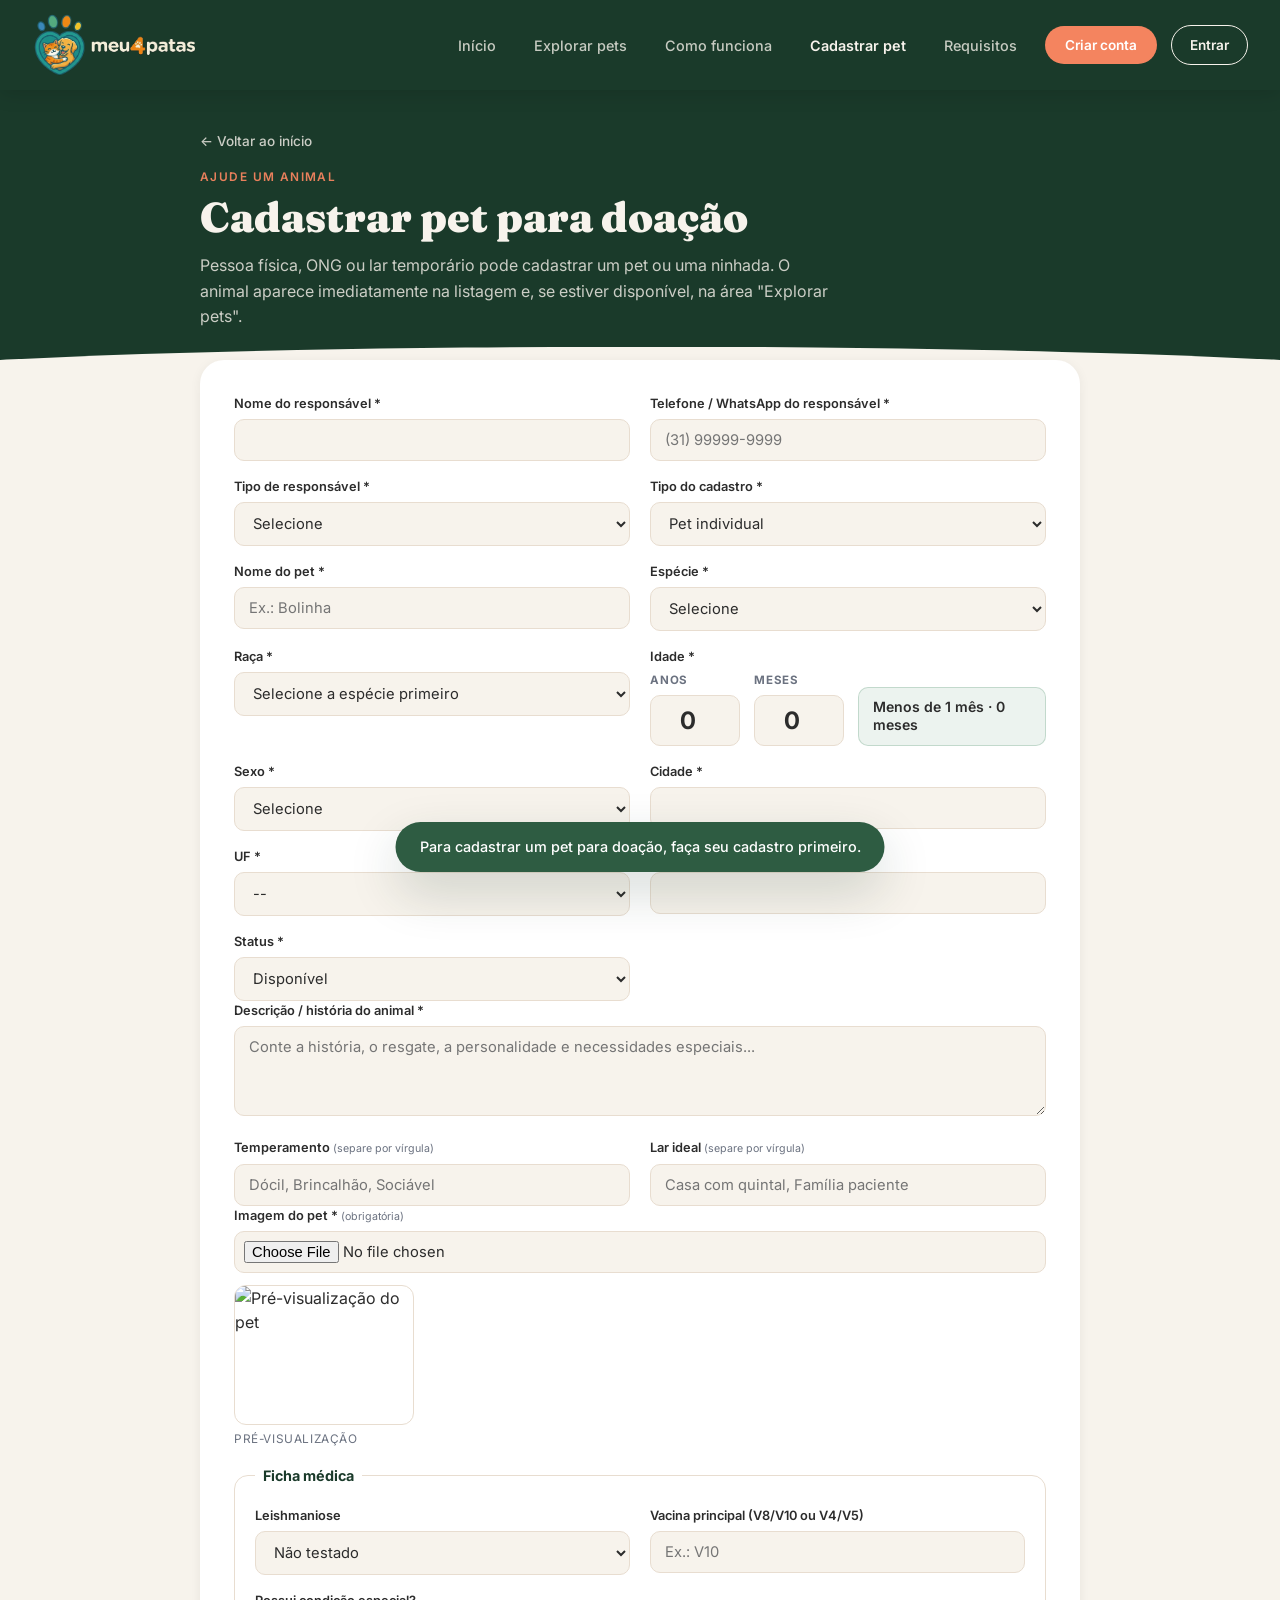
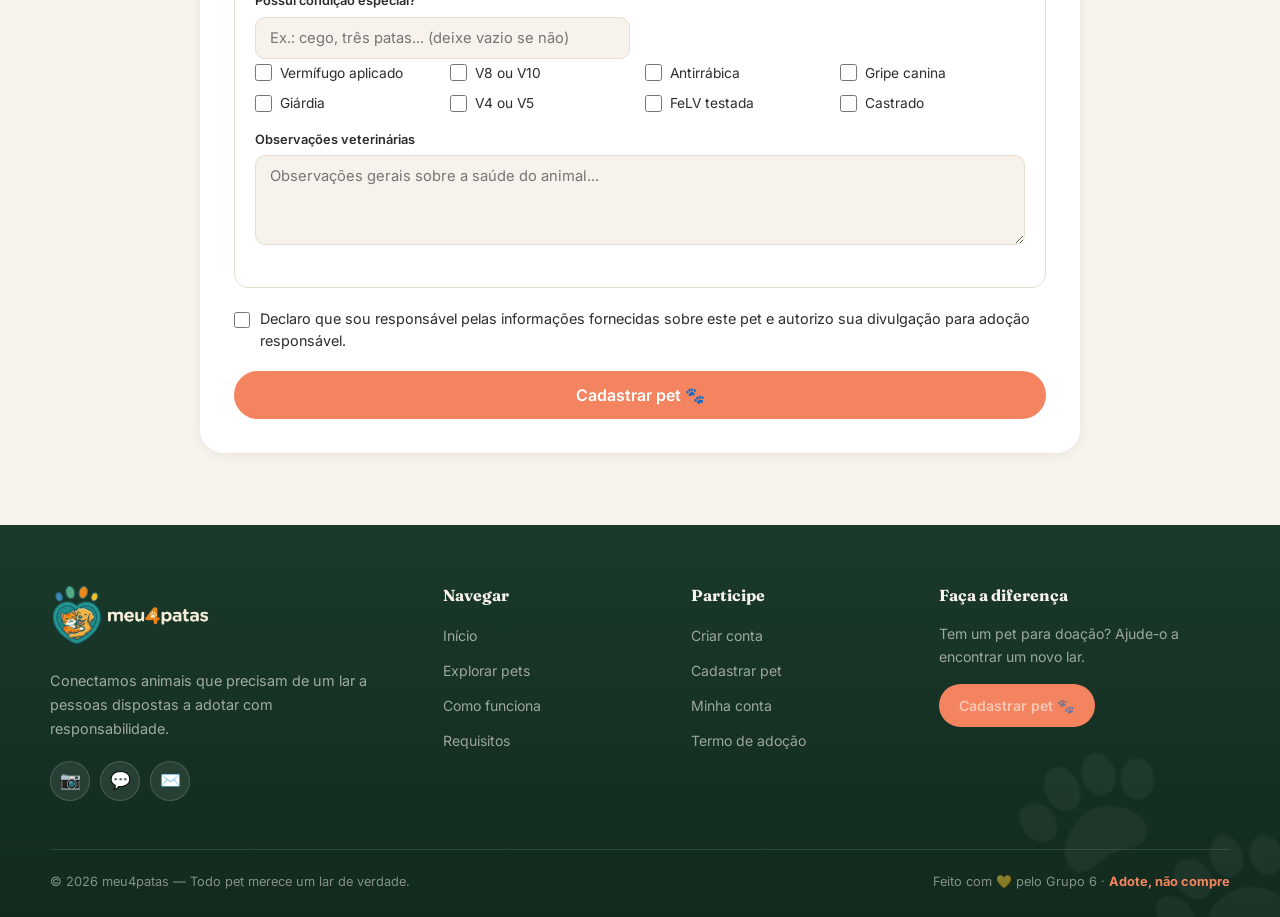
==== commit 9f8f783a: "Add interactive age selection with spinners and automatic display Replaces separate age and age-in-m" ====
--- a/cadastrar-pet.html
+++ b/cadastrar-pet.html
@@ -7,7 +7,7 @@
   <meta name="description" content="Cadastre um pet ou uma ninhada para adoção no meu4patas.">
   <link rel="icon" type="image/png" href="assets/logo-meu4patas.png?v=logo-final-1">
   <link href="https://fonts.googleapis.com/css2?family=Fraunces:ital,opsz,wght@0,9..144,400;0,9..144,600;0,9..144,700;0,9..144,900;1,9..144,600;1,9..144,700&family=Inter:wght@300;400;500;600;700&display=swap" rel="stylesheet">
-  <link rel="stylesheet" href="css/style.css?v=fix-v15">
+  <link rel="stylesheet" href="css/style.css?v=fix-v17">
 </head>
 <body>
 
@@ -109,12 +109,20 @@
             </select>
           </div>
           <div class="form-group">
-            <label for="p_idade">Idade aproximada *</label>
-            <input type="text" id="p_idade" name="idade" placeholder="Ex.: 2 anos">
-          </div>
-          <div class="form-group">
-            <label for="p_idadeMeses">Idade em meses *</label>
-            <input type="number" id="p_idadeMeses" name="idadeMeses" min="0" placeholder="Ex.: 24">
+            <label>Idade *</label>
+            <div class="idade-selector">
+              <div class="idade-spinner-group">
+                <span class="idade-sub-label">Anos</span>
+                <input type="number" id="p_idadeAnos" min="0" max="25" value="0">
+              </div>
+              <div class="idade-spinner-group">
+                <span class="idade-sub-label">Meses</span>
+                <input type="number" id="p_idadeMesesSpinner" min="0" max="11" value="0">
+              </div>
+              <div class="idade-resultado" id="idadeResultado">Menos de 1 mês</div>
+            </div>
+            <input type="hidden" id="p_idade" name="idade" value="Menos de 1 mês">
+            <input type="hidden" id="p_idadeMeses" name="idadeMeses" value="0">
           </div>
           <div class="form-group">
             <label for="p_sexo">Sexo *</label>
@@ -278,6 +286,6 @@
   <!-- ───────────── TOAST ───────────── -->
   <div class="toast" id="toast" role="status" aria-live="polite" hidden></div>
 
-  <script src="js/script.js?v=fix-v15"></script>
+  <script src="js/script.js?v=fix-v17"></script>
 </body>
 </html>
--- a/css/style.css
+++ b/css/style.css
@@ -562,8 +562,9 @@
   position: relative;
   background: var(--bege);
   overflow: hidden;
-}
-.explore-card-img img { display: block; width: 100%; aspect-ratio: 1 / 1; object-fit: cover; object-position: center; }
+  aspect-ratio: 1 / 1;
+}
+.explore-card-img img { display: block; width: 100%; height: 100%; object-fit: cover; object-position: center; }
 .explore-card-status {
   position: absolute;
   z-index: 2;
@@ -732,6 +733,50 @@
 }
 .form-group textarea { resize: vertical; min-height: 90px; }
 .form-group input[type="file"] { padding: 9px; background: var(--creme); cursor: pointer; }
+
+.idade-selector {
+  display: flex;
+  align-items: flex-end;
+  gap: 14px;
+  flex-wrap: wrap;
+  margin-top: 2px;
+}
+.idade-spinner-group {
+  display: flex;
+  flex-direction: column;
+  gap: 5px;
+  flex: 1;
+  min-width: 90px;
+  max-width: 140px;
+}
+.idade-sub-label {
+  font-size: 0.72rem;
+  font-weight: 700;
+  color: var(--cinza);
+  text-transform: uppercase;
+  letter-spacing: 0.07em;
+}
+.idade-spinner-group input[type="number"] {
+  text-align: center;
+  font-size: 1.5rem;
+  font-weight: 700;
+  padding: 10px 6px;
+}
+.idade-resultado {
+  flex: 2;
+  min-width: 130px;
+  font-size: 0.88rem;
+  font-weight: 600;
+  color: var(--verde-escuro);
+  background: rgba(74,140,101,0.1);
+  border: 1.5px solid rgba(74,140,101,0.25);
+  border-radius: 10px;
+  padding: 10px 14px;
+  display: flex;
+  align-items: center;
+  line-height: 1.3;
+  min-height: 44px;
+}
 
 .form-fieldset {
   border: 1.5px solid var(--bege);
@@ -1348,8 +1393,9 @@
   position: relative;
   background: var(--bege);
   overflow: hidden;
-}
-.pet-card-img img { display: block; width: 100%; aspect-ratio: 1 / 1; object-fit: cover; object-position: center; }
+  aspect-ratio: 1 / 1;
+}
+.pet-card-img img { display: block; width: 100%; height: 100%; object-fit: cover; object-position: center; }
 .pet-card-badge {
   position: absolute;
   z-index: 2;
@@ -1712,8 +1758,8 @@
 }
 .modal-close:hover { transform: scale(1.1); }
 
-.modal-img { position: relative; background: var(--bege); overflow: hidden; }
-.modal-img img { display: block; width: 100%; aspect-ratio: 1 / 1; object-fit: cover; object-position: center; }
+.modal-img { position: relative; background: var(--bege); overflow: hidden; aspect-ratio: 1 / 1; }
+.modal-img img { display: block; width: 100%; height: 100%; object-fit: cover; object-position: center; }
 .modal-img .explore-card-status { top: 16px; left: 16px; }
 
 .modal-body { padding: 26px 30px 30px; }
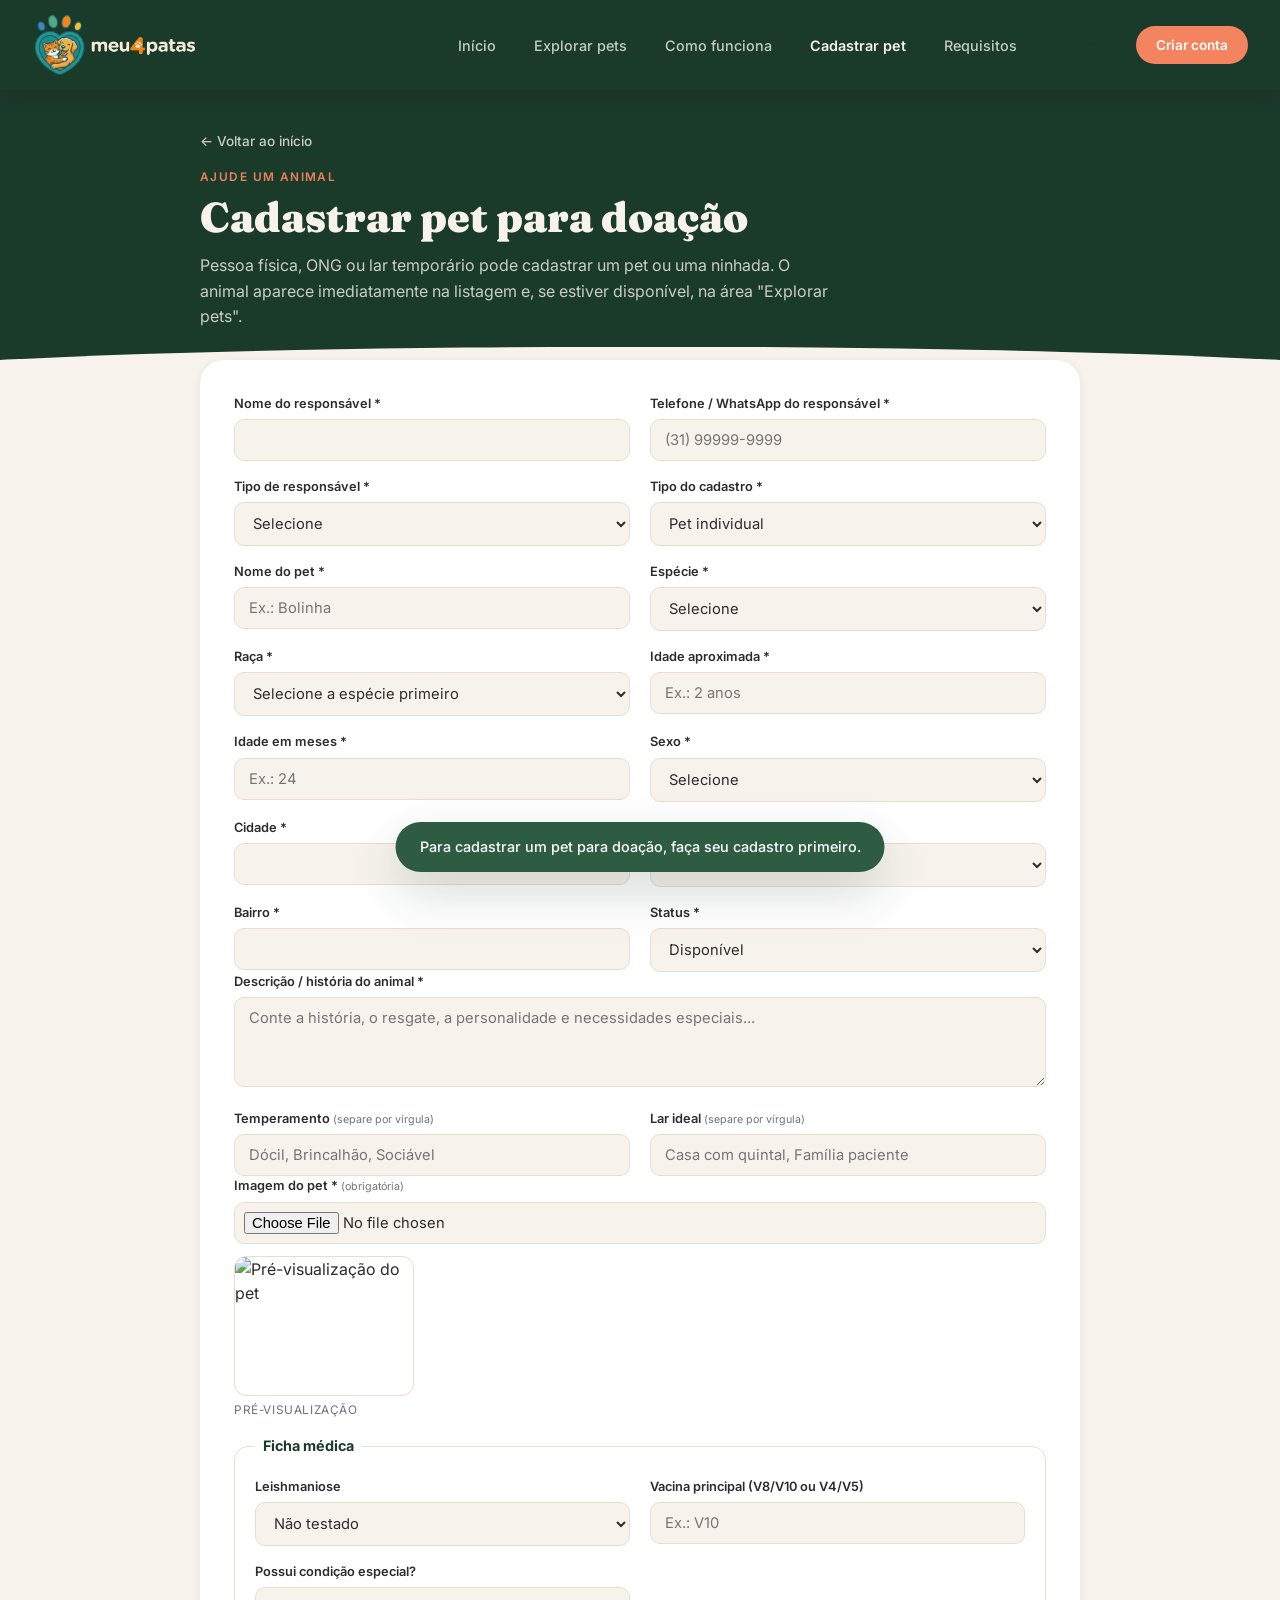
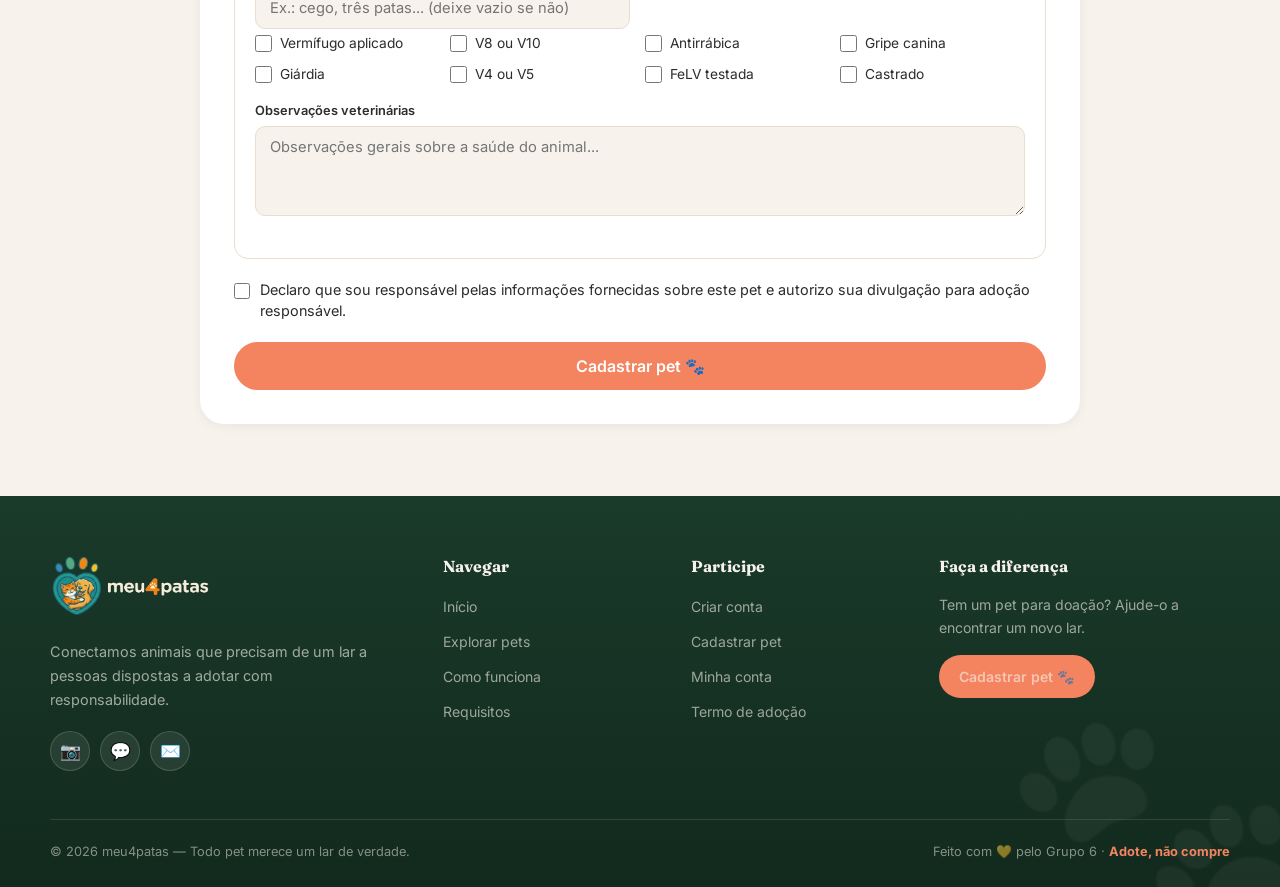
==== commit 0133d8ce: "style: Hero mais moderna e premium - Fundo em gradiente multicamada com brilhos ambientes (verde + l" ====
--- a/cadastrar-pet.html
+++ b/cadastrar-pet.html
@@ -5,16 +5,16 @@
   <meta name="viewport" content="width=device-width, initial-scale=1.0">
   <title>Cadastrar pet — meu4patas</title>
   <meta name="description" content="Cadastre um pet ou uma ninhada para adoção no meu4patas.">
-  <link rel="icon" type="image/png" href="assets/logo-meu4patas.png?v=logo-final-1">
+  <link rel="icon" type="image/png" href="assets/logo-meu4patas.png?v=adocao-3">
   <link href="https://fonts.googleapis.com/css2?family=Fraunces:ital,opsz,wght@0,9..144,400;0,9..144,600;0,9..144,700;0,9..144,900;1,9..144,600;1,9..144,700&family=Inter:wght@300;400;500;600;700&display=swap" rel="stylesheet">
-  <link rel="stylesheet" href="css/style.css?v=fix-v17">
+  <link rel="stylesheet" href="css/style.css?v=adocao-3">
 </head>
 <body>
 
   <!-- ───────────── TOP BAR ───────────── -->
   <header class="topbar">
     <a class="nav-logo" href="index.html" aria-label="meu4patas - início">
-      <img src="assets/logo-meu4patas.png?v=logo-final-1" alt="meu4patas" height="38">
+      <img src="assets/logo-meu4patas.png?v=adocao-3" alt="meu4patas" height="38">
     </a>
 
     <button class="nav-toggle" id="navToggle" aria-label="Abrir menu" aria-expanded="false">
@@ -30,8 +30,8 @@
         <li><a href="index.html#requisitos">Requisitos</a></li>
       </ul>
       <div class="nav-user" id="navUser">
+        <a href="login.html" class="btn-login" id="btnLogin">Entrar</a>
         <a href="cadastro.html" class="btn-cadastrar" id="btnAuth">Criar conta</a>
-        <a href="login.html" class="btn-login" id="btnLogin">Entrar</a>
         <div class="user-menu" id="userMenu" hidden>
           <button class="user-chip" id="userChipBtn" aria-haspopup="true" aria-expanded="false">
             <span class="user-avatar" aria-hidden="true">🐾</span>
@@ -109,20 +109,12 @@
             </select>
           </div>
           <div class="form-group">
-            <label>Idade *</label>
-            <div class="idade-selector">
-              <div class="idade-spinner-group">
-                <span class="idade-sub-label">Anos</span>
-                <input type="number" id="p_idadeAnos" min="0" max="25" value="0">
-              </div>
-              <div class="idade-spinner-group">
-                <span class="idade-sub-label">Meses</span>
-                <input type="number" id="p_idadeMesesSpinner" min="0" max="11" value="0">
-              </div>
-              <div class="idade-resultado" id="idadeResultado">Menos de 1 mês</div>
-            </div>
-            <input type="hidden" id="p_idade" name="idade" value="Menos de 1 mês">
-            <input type="hidden" id="p_idadeMeses" name="idadeMeses" value="0">
+            <label for="p_idade">Idade aproximada *</label>
+            <input type="text" id="p_idade" name="idade" placeholder="Ex.: 2 anos">
+          </div>
+          <div class="form-group">
+            <label for="p_idadeMeses">Idade em meses *</label>
+            <input type="number" id="p_idadeMeses" name="idadeMeses" min="0" placeholder="Ex.: 24">
           </div>
           <div class="form-group">
             <label for="p_sexo">Sexo *</label>
@@ -240,7 +232,7 @@
     <div class="footer-inner">
       <div class="footer-brand">
         <div class="footer-logo">
-          <img src="assets/logo-meu4patas.png?v=logo-final-1" alt="meu4patas">
+          <img src="assets/logo-meu4patas.png?v=adocao-3" alt="meu4patas">
         </div>
         <p class="footer-tagline">Conectamos animais que precisam de um lar a pessoas dispostas a adotar com responsabilidade.</p>
         <div class="footer-social">
@@ -286,6 +278,6 @@
   <!-- ───────────── TOAST ───────────── -->
   <div class="toast" id="toast" role="status" aria-live="polite" hidden></div>
 
-  <script src="js/script.js?v=fix-v17"></script>
+  <script src="js/script.js?v=adocao-3"></script>
 </body>
 </html>
--- a/css/style.css
+++ b/css/style.css
@@ -190,17 +190,17 @@
 .btn-cadastrar:hover { background: var(--laranja-escuro); transform: translateY(-1px); }
 .btn-login {
   background: transparent;
-  color: var(--creme) !important;
+  color: var(--verde) !important;
   padding: 9px 18px;
   border-radius: 100px;
-  border: 1.5px solid var(--creme);
+  border: 1.5px solid var(--verde);
   font-weight: 600;
   font-size: 0.85rem;
   text-decoration: none;
   transition: background 0.2s, color 0.2s, transform 0.15s;
   white-space: nowrap;
 }
-.btn-login:hover { background: var(--creme); color: var(--verde) !important; transform: translateY(-1px); }
+.btn-login:hover { background: var(--verde); color: #fff !important; transform: translateY(-1px); }
 
 /* hamburger */
 .nav-toggle {
@@ -269,8 +269,11 @@
    HERO
 ───────────────────────────────────────── */
 .hero {
-  background: var(--verde);
-  padding: 76px 40px 96px;
+  background:
+    radial-gradient(820px 520px at 88% -12%, rgba(244, 132, 95, 0.22), transparent 58%),
+    radial-gradient(680px 620px at 6% 118%, rgba(74, 140, 101, 0.38), transparent 56%),
+    linear-gradient(158deg, #214733 0%, var(--verde) 52%, #11271c 100%);
+  padding: 84px 40px 104px;
   display: grid;
   grid-template-columns: 1.1fr 0.9fr;
   gap: 56px;
@@ -278,29 +281,60 @@
   position: relative;
   overflow: hidden;
 }
+/* textura sutil de pontos para dar profundidade premium */
+.hero::before {
+  content: '';
+  position: absolute;
+  inset: 0;
+  z-index: 0;
+  pointer-events: none;
+  background-image: radial-gradient(rgba(247, 243, 236, 0.06) 1.2px, transparent 1.3px);
+  background-size: 26px 26px;
+  -webkit-mask-image: radial-gradient(120% 120% at 70% 10%, #000 30%, transparent 75%);
+          mask-image: radial-gradient(120% 120% at 70% 10%, #000 30%, transparent 75%);
+}
+.hero-text,
+.hero-illustration { position: relative; z-index: 1; }
 .hero::after {
   content: '';
   position: absolute;
   bottom: -1px; left: 0; right: 0;
-  height: 56px;
+  height: 64px;
+  z-index: 1;
   background: var(--creme);
-  clip-path: ellipse(58% 100% at 50% 100%);
+  clip-path: ellipse(62% 100% at 50% 100%);
 }
 
 .hero-eyebrow {
   display: inline-flex;
   align-items: center;
   gap: 8px;
-  background: rgba(255, 255, 255, 0.08);
-  border: 1px solid rgba(247, 243, 236, 0.22);
+  background: linear-gradient(180deg, rgba(255, 255, 255, 0.14), rgba(255, 255, 255, 0.05));
+  border: 1px solid rgba(247, 243, 236, 0.24);
+  -webkit-backdrop-filter: blur(8px);
+          backdrop-filter: blur(8px);
   color: var(--creme);
   font-size: 0.78rem;
   font-weight: 600;
   letter-spacing: 0.04em;
   text-transform: uppercase;
-  padding: 7px 16px;
+  padding: 8px 18px;
   border-radius: 100px;
   margin-bottom: 22px;
+  box-shadow: 0 6px 18px rgba(0, 0, 0, 0.18), inset 0 1px 0 rgba(255, 255, 255, 0.22);
+}
+/* pontinho pulsante de "ao vivo" no eyebrow */
+.hero-eyebrow::before {
+  content: '';
+  width: 7px; height: 7px;
+  border-radius: 50%;
+  background: var(--laranja);
+  box-shadow: 0 0 0 0 rgba(244, 132, 95, 0.6);
+  animation: eyebrowPulse 2.2s ease-in-out infinite;
+}
+@keyframes eyebrowPulse {
+  0%, 100% { box-shadow: 0 0 0 0 rgba(244, 132, 95, 0.6); }
+  50%      { box-shadow: 0 0 0 6px rgba(244, 132, 95, 0); }
 }
 
 /* Patinha 🐾 em branco puro — para dar destaque sobre fundos escuros */
@@ -341,12 +375,34 @@
   gap: 14px;
   flex-wrap: wrap;
 }
+/* CTA principal premium: gradiente, brilho e leve realce no hover */
+.hero-actions .btn-primary {
+  background: linear-gradient(135deg, #ff9b73 0%, var(--laranja) 55%, var(--laranja-escuro) 100%);
+  box-shadow: 0 12px 28px rgba(217, 98, 61, 0.42), inset 0 1px 0 rgba(255, 255, 255, 0.28);
+}
+.hero-actions .btn-primary:hover {
+  transform: translateY(-2px);
+  box-shadow: 0 18px 38px rgba(217, 98, 61, 0.52), inset 0 1px 0 rgba(255, 255, 255, 0.3);
+}
 
 .hero-stats {
   display: flex;
-  gap: 36px;
-  margin-top: 44px;
+  gap: 0;
+  margin-top: 48px;
   flex-wrap: wrap;
+}
+.hero-stats > div {
+  padding: 0 30px;
+  position: relative;
+}
+.hero-stats > div:first-child { padding-left: 0; }
+.hero-stats > div:not(:last-child)::after {
+  content: '';
+  position: absolute;
+  right: 0; top: 50%;
+  transform: translateY(-50%);
+  width: 1px; height: 38px;
+  background: linear-gradient(180deg, transparent, rgba(247, 243, 236, 0.22), transparent);
 }
 .stat-num {
   font-family: 'Fraunces', serif;
@@ -376,16 +432,34 @@
   align-items: center;
   position: relative;
 }
+/* halo luminoso difuso atrás do card */
+.hero-illustration::before {
+  content: '';
+  position: absolute;
+  width: 360px; height: 360px;
+  border-radius: 50%;
+  background: radial-gradient(circle, rgba(244, 132, 95, 0.45), rgba(244, 132, 95, 0) 68%);
+  filter: blur(8px);
+  z-index: 0;
+  animation: haloPulse 7s ease-in-out infinite;
+}
+@keyframes haloPulse {
+  0%, 100% { transform: scale(1);    opacity: 0.85; }
+  50%      { transform: scale(1.12); opacity: 1; }
+}
 .hero-pet-card {
-  background: rgba(255, 255, 255, 0.08);
-  backdrop-filter: blur(12px);
-  border: 1px solid rgba(255, 255, 255, 0.14);
-  border-radius: 24px;
+  background: linear-gradient(165deg, rgba(255, 255, 255, 0.16), rgba(255, 255, 255, 0.05));
+  -webkit-backdrop-filter: blur(16px) saturate(140%);
+          backdrop-filter: blur(16px) saturate(140%);
+  border: 1px solid rgba(255, 255, 255, 0.2);
+  border-radius: 26px;
   padding: 20px;
   width: 300px;
   position: relative;
+  z-index: 1;
   transform: rotate(2.5deg);
-  box-shadow: 0 24px 50px rgba(0, 0, 0, 0.28);
+  box-shadow: 0 30px 60px rgba(0, 0, 0, 0.34),
+              inset 0 1px 0 rgba(255, 255, 255, 0.28);
   animation: heroCardIn 0.7s cubic-bezier(0.22, 1, 0.36, 1) both,
              heroFloat 6s ease-in-out 0.7s infinite;
   transition: transform 0.35s ease, box-shadow 0.35s ease, border-color 0.35s ease;
@@ -435,7 +509,9 @@
 @media (prefers-reduced-motion: reduce) {
   .hero-pet-card,
   .hero-pet-card::before,
-  .hero-pet-badge { animation: none; }
+  .hero-pet-badge,
+  .hero-eyebrow::before,
+  .hero-illustration::before { animation: none; }
   .hero-pet-card { transform: rotate(2.5deg); }
 }
 
@@ -560,14 +636,12 @@
 
 .explore-card-img {
   position: relative;
+  height: 300px;
   background: var(--bege);
-  overflow: hidden;
-  aspect-ratio: 1 / 1;
-}
-.explore-card-img img { display: block; width: 100%; height: 100%; object-fit: cover; object-position: center; }
+}
+.explore-card-img img { width: 100%; height: 100%; object-fit: cover; }
 .explore-card-status {
   position: absolute;
-  z-index: 2;
   top: 14px; left: 14px;
   font-size: 0.72rem;
   font-weight: 700;
@@ -734,50 +808,6 @@
 .form-group textarea { resize: vertical; min-height: 90px; }
 .form-group input[type="file"] { padding: 9px; background: var(--creme); cursor: pointer; }
 
-.idade-selector {
-  display: flex;
-  align-items: flex-end;
-  gap: 14px;
-  flex-wrap: wrap;
-  margin-top: 2px;
-}
-.idade-spinner-group {
-  display: flex;
-  flex-direction: column;
-  gap: 5px;
-  flex: 1;
-  min-width: 90px;
-  max-width: 140px;
-}
-.idade-sub-label {
-  font-size: 0.72rem;
-  font-weight: 700;
-  color: var(--cinza);
-  text-transform: uppercase;
-  letter-spacing: 0.07em;
-}
-.idade-spinner-group input[type="number"] {
-  text-align: center;
-  font-size: 1.5rem;
-  font-weight: 700;
-  padding: 10px 6px;
-}
-.idade-resultado {
-  flex: 2;
-  min-width: 130px;
-  font-size: 0.88rem;
-  font-weight: 600;
-  color: var(--verde-escuro);
-  background: rgba(74,140,101,0.1);
-  border: 1.5px solid rgba(74,140,101,0.25);
-  border-radius: 10px;
-  padding: 10px 14px;
-  display: flex;
-  align-items: center;
-  line-height: 1.3;
-  min-height: 44px;
-}
-
 .form-fieldset {
   border: 1.5px solid var(--bege);
   border-radius: 14px;
@@ -1124,31 +1154,6 @@
 .owned-interested li a { color: var(--verde-medio); font-weight: 600; text-decoration: none; width: fit-content; }
 .owned-interested li a:hover { text-decoration: underline; }
 .owned-interested li.none { color: var(--cinza); font-style: italic; }
-
-/* ── Cabeçalho de seção com botão Atualizar ── */
-.profile-section-head {
-  display: flex;
-  align-items: center;
-  justify-content: space-between;
-  gap: 12px;
-  flex-wrap: wrap;
-  margin-bottom: 16px;
-}
-.profile-section-head .profile-block-title { margin-bottom: 0; }
-.btn-refresh-pets {
-  background: transparent;
-  border: 1.5px solid var(--verde-medio);
-  color: var(--verde-medio);
-  font-size: 0.8rem;
-  font-weight: 600;
-  border-radius: 20px;
-  padding: 5px 14px;
-  cursor: pointer;
-  transition: background 0.18s, color 0.18s;
-  white-space: nowrap;
-}
-.btn-refresh-pets:hover { background: var(--verde-medio); color: #fff; }
-.btn-refresh-pets:disabled { opacity: 0.55; cursor: not-allowed; }
 
 /* ── Andamento do processo de adoção (interessados nos meus pets) ── */
 .interest-item {
@@ -1391,14 +1396,12 @@
 
 .pet-card-img {
   position: relative;
+  height: 170px;
   background: var(--bege);
-  overflow: hidden;
-  aspect-ratio: 1 / 1;
-}
-.pet-card-img img { display: block; width: 100%; height: 100%; object-fit: cover; object-position: center; }
+}
+.pet-card-img img { width: 100%; height: 100%; object-fit: cover; }
 .pet-card-badge {
   position: absolute;
-  z-index: 2;
   top: 12px; left: 12px;
   font-size: 0.68rem;
   font-weight: 700;
@@ -1758,8 +1761,8 @@
 }
 .modal-close:hover { transform: scale(1.1); }
 
-.modal-img { position: relative; background: var(--bege); overflow: hidden; aspect-ratio: 1 / 1; }
-.modal-img img { display: block; width: 100%; height: 100%; object-fit: cover; object-position: center; }
+.modal-img { position: relative; height: 280px; background: var(--bege); }
+.modal-img img { width: 100%; height: 100%; object-fit: cover; }
 .modal-img .explore-card-status { top: 16px; left: 16px; }
 
 .modal-body { padding: 26px 30px 30px; }
@@ -2019,29 +2022,3 @@
   .modal-body { padding: 22px 18px 26px; }
   .card-form { padding: 22px 18px; }
 }
-
-/* ─────────────────────────────────────────
-   RESPONSIVO — FOTOS E CARDS DOS PETS
-───────────────────────────────────────── */
-/* Evita rolagem horizontal sem quebrar o cabeçalho fixo (clip não cria
-   contexto de rolagem, ao contrário de hidden). */
-body { overflow-x: clip; }
-
-@media (max-width: 768px) {
-  .pets-grid { grid-template-columns: repeat(auto-fill, minmax(200px, 1fr)); gap: 16px; }
-  .modal-name { font-size: 1.6rem; }
-  .modal-body { padding: 24px 22px 26px; }
-}
-
-@media (max-width: 480px) {
-  /* Uma coluna para o animal aparecer grande e bem enquadrado, sem cortes */
-  .pets-grid { grid-template-columns: 1fr; gap: 16px; }
-  .pet-card-body { padding: 14px; }
-  .pet-card-name { font-size: 1.15rem; }
-
-  .explore-card-body { padding: 18px 18px 22px; }
-  .explore-card-name { font-size: 1.5rem; }
-
-  .modal-overlay { padding: 12px; }
-  .modal-name { font-size: 1.5rem; }
-}
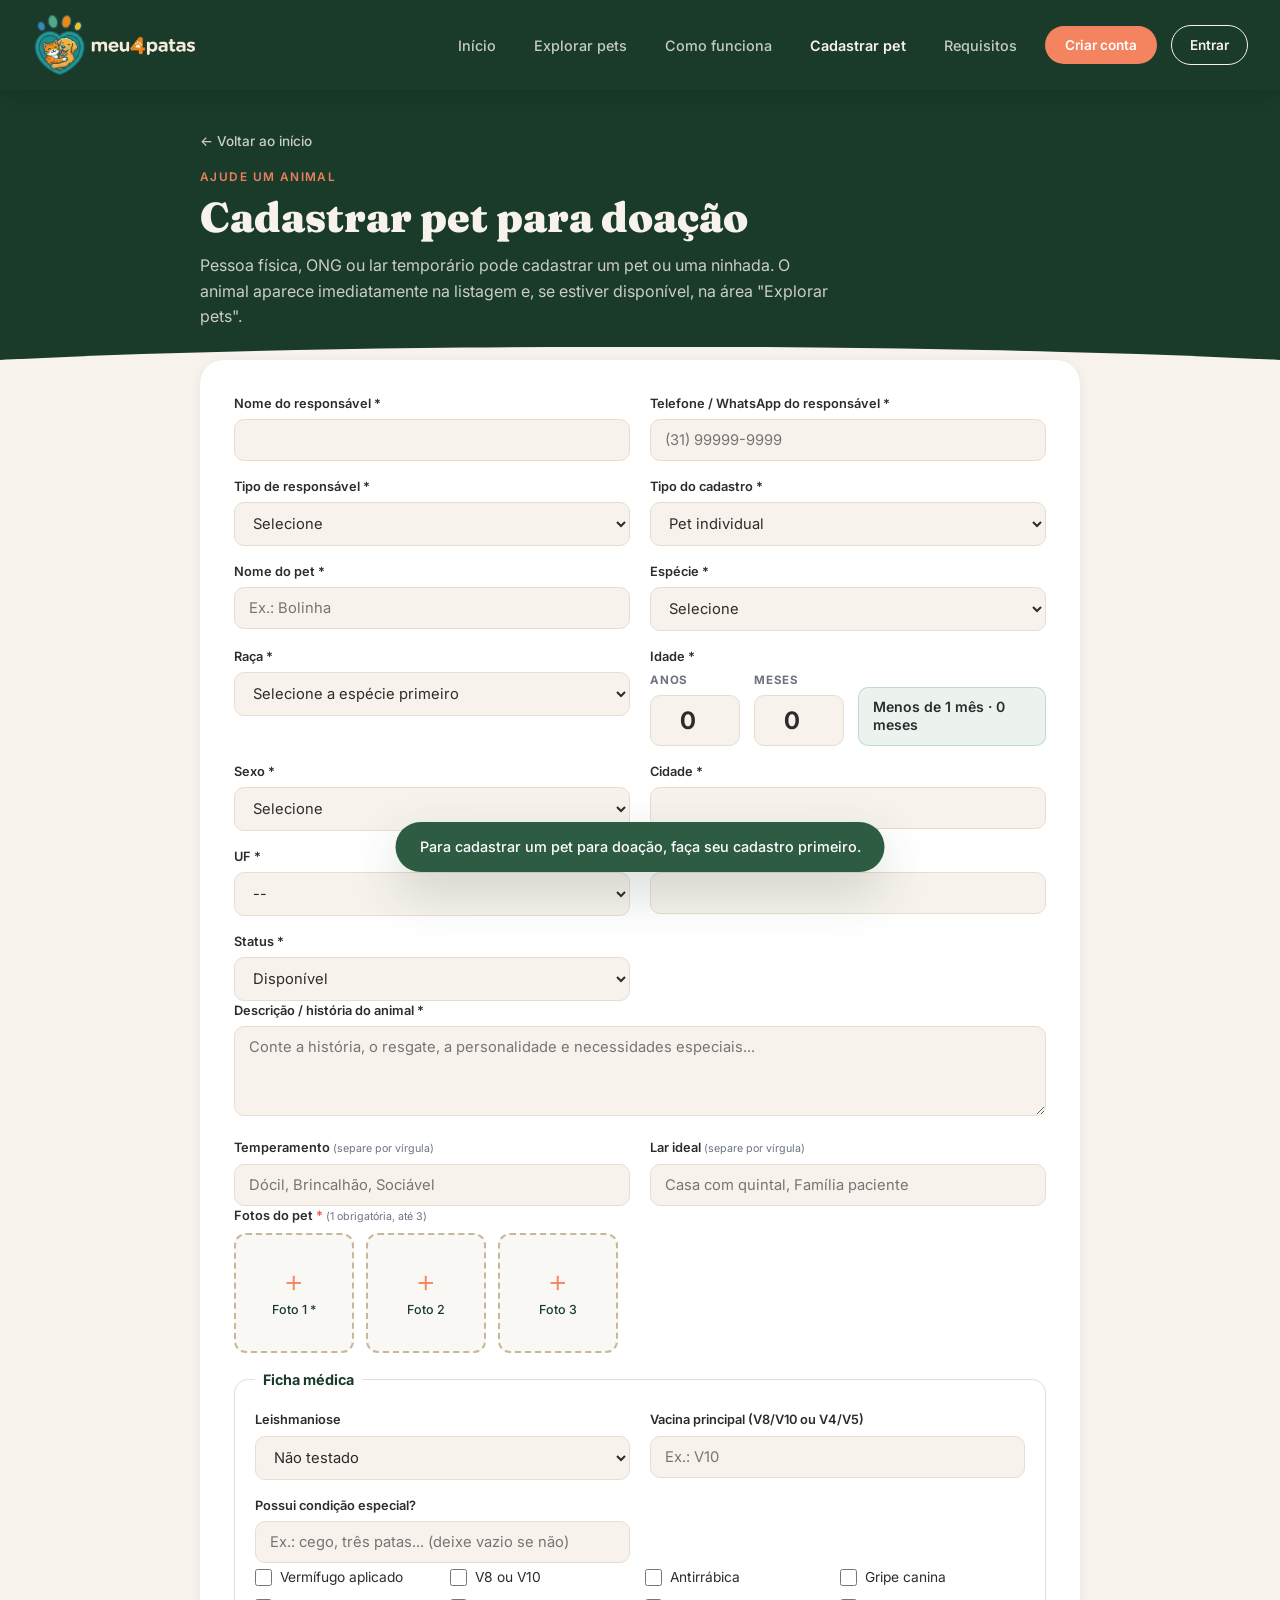
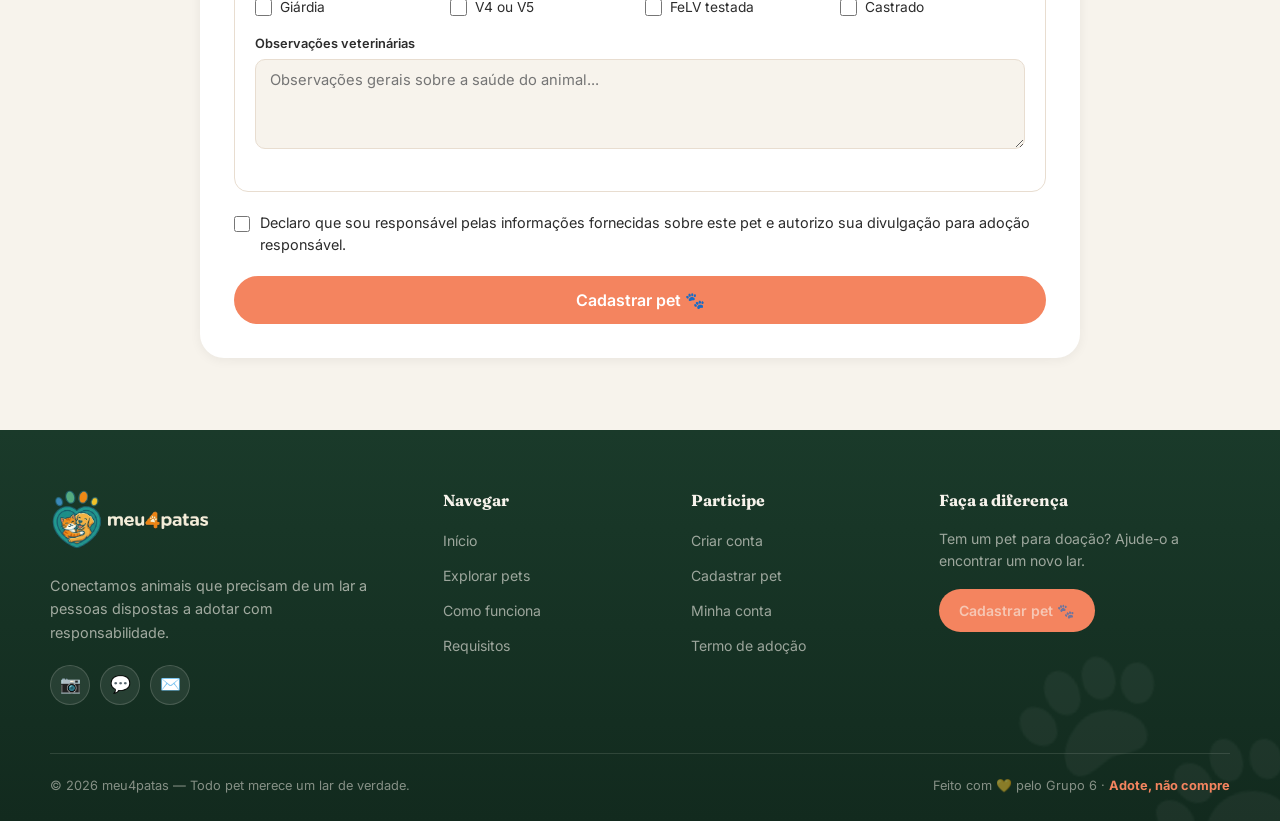
==== commit 9978cd55: "Enable multiple photo uploads for pet registration Update the API to handle multiple pet photos, mod" ====
--- a/cadastrar-pet.html
+++ b/cadastrar-pet.html
@@ -5,16 +5,16 @@
   <meta name="viewport" content="width=device-width, initial-scale=1.0">
   <title>Cadastrar pet — meu4patas</title>
   <meta name="description" content="Cadastre um pet ou uma ninhada para adoção no meu4patas.">
-  <link rel="icon" type="image/png" href="assets/logo-meu4patas.png?v=adocao-3">
+  <link rel="icon" type="image/png" href="assets/logo-meu4patas.png?v=logo-final-1">
   <link href="https://fonts.googleapis.com/css2?family=Fraunces:ital,opsz,wght@0,9..144,400;0,9..144,600;0,9..144,700;0,9..144,900;1,9..144,600;1,9..144,700&family=Inter:wght@300;400;500;600;700&display=swap" rel="stylesheet">
-  <link rel="stylesheet" href="css/style.css?v=adocao-3">
+  <link rel="stylesheet" href="css/style.css?v=fix-v20">
 </head>
 <body>
 
   <!-- ───────────── TOP BAR ───────────── -->
   <header class="topbar">
     <a class="nav-logo" href="index.html" aria-label="meu4patas - início">
-      <img src="assets/logo-meu4patas.png?v=adocao-3" alt="meu4patas" height="38">
+      <img src="assets/logo-meu4patas.png?v=logo-final-1" alt="meu4patas" height="38">
     </a>
 
     <button class="nav-toggle" id="navToggle" aria-label="Abrir menu" aria-expanded="false">
@@ -30,8 +30,8 @@
         <li><a href="index.html#requisitos">Requisitos</a></li>
       </ul>
       <div class="nav-user" id="navUser">
+        <a href="cadastro.html" class="btn-cadastrar" id="btnAuth">Criar conta</a>
         <a href="login.html" class="btn-login" id="btnLogin">Entrar</a>
-        <a href="cadastro.html" class="btn-cadastrar" id="btnAuth">Criar conta</a>
         <div class="user-menu" id="userMenu" hidden>
           <button class="user-chip" id="userChipBtn" aria-haspopup="true" aria-expanded="false">
             <span class="user-avatar" aria-hidden="true">🐾</span>
@@ -109,12 +109,20 @@
             </select>
           </div>
           <div class="form-group">
-            <label for="p_idade">Idade aproximada *</label>
-            <input type="text" id="p_idade" name="idade" placeholder="Ex.: 2 anos">
-          </div>
-          <div class="form-group">
-            <label for="p_idadeMeses">Idade em meses *</label>
-            <input type="number" id="p_idadeMeses" name="idadeMeses" min="0" placeholder="Ex.: 24">
+            <label>Idade *</label>
+            <div class="idade-selector">
+              <div class="idade-spinner-group">
+                <span class="idade-sub-label">Anos</span>
+                <input type="number" id="p_idadeAnos" min="0" max="25" value="0">
+              </div>
+              <div class="idade-spinner-group">
+                <span class="idade-sub-label">Meses</span>
+                <input type="number" id="p_idadeMesesSpinner" min="0" max="11" value="0">
+              </div>
+              <div class="idade-resultado" id="idadeResultado">Menos de 1 mês</div>
+            </div>
+            <input type="hidden" id="p_idade" name="idade" value="Menos de 1 mês">
+            <input type="hidden" id="p_idadeMeses" name="idadeMeses" value="0">
           </div>
           <div class="form-group">
             <label for="p_sexo">Sexo *</label>
@@ -169,13 +177,25 @@
           </div>
         </div>
 
-        <!-- Imagem obrigatória + preview -->
+        <!-- Fotos do pet (até 3) -->
         <div class="form-group">
-          <label for="p_imagem">Imagem do pet * <small>(obrigatória)</small></label>
-          <input type="file" id="p_imagem" name="imagem" accept="image/*">
-          <div class="image-preview" id="imagePreview" hidden>
-            <img id="imagePreviewImg" alt="Pré-visualização do pet">
-            <span>Pré-visualização</span>
+          <label>Fotos do pet <span style="color:#e55;">*</span> <small>(1 obrigatória, até 3)</small></label>
+          <div class="foto-slots" id="fotoSlots">
+            <div class="foto-slot" id="fotoSlot0" data-slot="0">
+              <input type="file" id="fotoInput0" accept="image/jpeg,image/png,image/webp" hidden>
+              <div class="foto-slot-ph" data-slot="0"><span class="foto-slot-plus">+</span><span>Foto 1 *</span></div>
+              <div class="foto-slot-preview" hidden><img id="fotoPreviewImg0" alt="Foto 1"><button type="button" class="foto-slot-del" data-slot="0" title="Remover">×</button></div>
+            </div>
+            <div class="foto-slot" id="fotoSlot1" data-slot="1">
+              <input type="file" id="fotoInput1" accept="image/jpeg,image/png,image/webp" hidden>
+              <div class="foto-slot-ph" data-slot="1"><span class="foto-slot-plus">+</span><span>Foto 2</span></div>
+              <div class="foto-slot-preview" hidden><img id="fotoPreviewImg1" alt="Foto 2"><button type="button" class="foto-slot-del" data-slot="1" title="Remover">×</button></div>
+            </div>
+            <div class="foto-slot" id="fotoSlot2" data-slot="2">
+              <input type="file" id="fotoInput2" accept="image/jpeg,image/png,image/webp" hidden>
+              <div class="foto-slot-ph" data-slot="2"><span class="foto-slot-plus">+</span><span>Foto 3</span></div>
+              <div class="foto-slot-preview" hidden><img id="fotoPreviewImg2" alt="Foto 3"><button type="button" class="foto-slot-del" data-slot="2" title="Remover">×</button></div>
+            </div>
           </div>
         </div>
 
@@ -232,7 +252,7 @@
     <div class="footer-inner">
       <div class="footer-brand">
         <div class="footer-logo">
-          <img src="assets/logo-meu4patas.png?v=adocao-3" alt="meu4patas">
+          <img src="assets/logo-meu4patas.png?v=logo-final-1" alt="meu4patas">
         </div>
         <p class="footer-tagline">Conectamos animais que precisam de um lar a pessoas dispostas a adotar com responsabilidade.</p>
         <div class="footer-social">
@@ -278,6 +298,6 @@
   <!-- ───────────── TOAST ───────────── -->
   <div class="toast" id="toast" role="status" aria-live="polite" hidden></div>
 
-  <script src="js/script.js?v=adocao-3"></script>
+  <script src="js/script.js?v=fix-v20"></script>
 </body>
 </html>
--- a/css/style.css
+++ b/css/style.css
@@ -190,17 +190,17 @@
 .btn-cadastrar:hover { background: var(--laranja-escuro); transform: translateY(-1px); }
 .btn-login {
   background: transparent;
-  color: var(--verde) !important;
+  color: var(--creme) !important;
   padding: 9px 18px;
   border-radius: 100px;
-  border: 1.5px solid var(--verde);
+  border: 1.5px solid var(--creme);
   font-weight: 600;
   font-size: 0.85rem;
   text-decoration: none;
   transition: background 0.2s, color 0.2s, transform 0.15s;
   white-space: nowrap;
 }
-.btn-login:hover { background: var(--verde); color: #fff !important; transform: translateY(-1px); }
+.btn-login:hover { background: var(--creme); color: var(--verde) !important; transform: translateY(-1px); }
 
 /* hamburger */
 .nav-toggle {
@@ -269,11 +269,8 @@
    HERO
 ───────────────────────────────────────── */
 .hero {
-  background:
-    radial-gradient(820px 520px at 88% -12%, rgba(244, 132, 95, 0.22), transparent 58%),
-    radial-gradient(680px 620px at 6% 118%, rgba(74, 140, 101, 0.38), transparent 56%),
-    linear-gradient(158deg, #214733 0%, var(--verde) 52%, #11271c 100%);
-  padding: 84px 40px 104px;
+  background: var(--verde);
+  padding: 76px 40px 96px;
   display: grid;
   grid-template-columns: 1.1fr 0.9fr;
   gap: 56px;
@@ -281,60 +278,29 @@
   position: relative;
   overflow: hidden;
 }
-/* textura sutil de pontos para dar profundidade premium */
-.hero::before {
-  content: '';
-  position: absolute;
-  inset: 0;
-  z-index: 0;
-  pointer-events: none;
-  background-image: radial-gradient(rgba(247, 243, 236, 0.06) 1.2px, transparent 1.3px);
-  background-size: 26px 26px;
-  -webkit-mask-image: radial-gradient(120% 120% at 70% 10%, #000 30%, transparent 75%);
-          mask-image: radial-gradient(120% 120% at 70% 10%, #000 30%, transparent 75%);
-}
-.hero-text,
-.hero-illustration { position: relative; z-index: 1; }
 .hero::after {
   content: '';
   position: absolute;
   bottom: -1px; left: 0; right: 0;
-  height: 64px;
-  z-index: 1;
+  height: 56px;
   background: var(--creme);
-  clip-path: ellipse(62% 100% at 50% 100%);
+  clip-path: ellipse(58% 100% at 50% 100%);
 }
 
 .hero-eyebrow {
   display: inline-flex;
   align-items: center;
   gap: 8px;
-  background: linear-gradient(180deg, rgba(255, 255, 255, 0.14), rgba(255, 255, 255, 0.05));
-  border: 1px solid rgba(247, 243, 236, 0.24);
-  -webkit-backdrop-filter: blur(8px);
-          backdrop-filter: blur(8px);
+  background: rgba(255, 255, 255, 0.08);
+  border: 1px solid rgba(247, 243, 236, 0.22);
   color: var(--creme);
   font-size: 0.78rem;
   font-weight: 600;
   letter-spacing: 0.04em;
   text-transform: uppercase;
-  padding: 8px 18px;
+  padding: 7px 16px;
   border-radius: 100px;
   margin-bottom: 22px;
-  box-shadow: 0 6px 18px rgba(0, 0, 0, 0.18), inset 0 1px 0 rgba(255, 255, 255, 0.22);
-}
-/* pontinho pulsante de "ao vivo" no eyebrow */
-.hero-eyebrow::before {
-  content: '';
-  width: 7px; height: 7px;
-  border-radius: 50%;
-  background: var(--laranja);
-  box-shadow: 0 0 0 0 rgba(244, 132, 95, 0.6);
-  animation: eyebrowPulse 2.2s ease-in-out infinite;
-}
-@keyframes eyebrowPulse {
-  0%, 100% { box-shadow: 0 0 0 0 rgba(244, 132, 95, 0.6); }
-  50%      { box-shadow: 0 0 0 6px rgba(244, 132, 95, 0); }
 }
 
 /* Patinha 🐾 em branco puro — para dar destaque sobre fundos escuros */
@@ -375,34 +341,12 @@
   gap: 14px;
   flex-wrap: wrap;
 }
-/* CTA principal premium: gradiente, brilho e leve realce no hover */
-.hero-actions .btn-primary {
-  background: linear-gradient(135deg, #ff9b73 0%, var(--laranja) 55%, var(--laranja-escuro) 100%);
-  box-shadow: 0 12px 28px rgba(217, 98, 61, 0.42), inset 0 1px 0 rgba(255, 255, 255, 0.28);
-}
-.hero-actions .btn-primary:hover {
-  transform: translateY(-2px);
-  box-shadow: 0 18px 38px rgba(217, 98, 61, 0.52), inset 0 1px 0 rgba(255, 255, 255, 0.3);
-}
 
 .hero-stats {
   display: flex;
-  gap: 0;
-  margin-top: 48px;
+  gap: 36px;
+  margin-top: 44px;
   flex-wrap: wrap;
-}
-.hero-stats > div {
-  padding: 0 30px;
-  position: relative;
-}
-.hero-stats > div:first-child { padding-left: 0; }
-.hero-stats > div:not(:last-child)::after {
-  content: '';
-  position: absolute;
-  right: 0; top: 50%;
-  transform: translateY(-50%);
-  width: 1px; height: 38px;
-  background: linear-gradient(180deg, transparent, rgba(247, 243, 236, 0.22), transparent);
 }
 .stat-num {
   font-family: 'Fraunces', serif;
@@ -432,34 +376,16 @@
   align-items: center;
   position: relative;
 }
-/* halo luminoso difuso atrás do card */
-.hero-illustration::before {
-  content: '';
-  position: absolute;
-  width: 360px; height: 360px;
-  border-radius: 50%;
-  background: radial-gradient(circle, rgba(244, 132, 95, 0.45), rgba(244, 132, 95, 0) 68%);
-  filter: blur(8px);
-  z-index: 0;
-  animation: haloPulse 7s ease-in-out infinite;
-}
-@keyframes haloPulse {
-  0%, 100% { transform: scale(1);    opacity: 0.85; }
-  50%      { transform: scale(1.12); opacity: 1; }
-}
 .hero-pet-card {
-  background: linear-gradient(165deg, rgba(255, 255, 255, 0.16), rgba(255, 255, 255, 0.05));
-  -webkit-backdrop-filter: blur(16px) saturate(140%);
-          backdrop-filter: blur(16px) saturate(140%);
-  border: 1px solid rgba(255, 255, 255, 0.2);
-  border-radius: 26px;
+  background: rgba(255, 255, 255, 0.08);
+  backdrop-filter: blur(12px);
+  border: 1px solid rgba(255, 255, 255, 0.14);
+  border-radius: 24px;
   padding: 20px;
   width: 300px;
   position: relative;
-  z-index: 1;
   transform: rotate(2.5deg);
-  box-shadow: 0 30px 60px rgba(0, 0, 0, 0.34),
-              inset 0 1px 0 rgba(255, 255, 255, 0.28);
+  box-shadow: 0 24px 50px rgba(0, 0, 0, 0.28);
   animation: heroCardIn 0.7s cubic-bezier(0.22, 1, 0.36, 1) both,
              heroFloat 6s ease-in-out 0.7s infinite;
   transition: transform 0.35s ease, box-shadow 0.35s ease, border-color 0.35s ease;
@@ -509,9 +435,7 @@
 @media (prefers-reduced-motion: reduce) {
   .hero-pet-card,
   .hero-pet-card::before,
-  .hero-pet-badge,
-  .hero-eyebrow::before,
-  .hero-illustration::before { animation: none; }
+  .hero-pet-badge { animation: none; }
   .hero-pet-card { transform: rotate(2.5deg); }
 }
 
@@ -636,12 +560,14 @@
 
 .explore-card-img {
   position: relative;
-  height: 300px;
   background: var(--bege);
-}
-.explore-card-img img { width: 100%; height: 100%; object-fit: cover; }
+  overflow: hidden;
+  aspect-ratio: 1 / 1;
+}
+.explore-card-img img { display: block; width: 100%; height: 100%; object-fit: cover; object-position: center; }
 .explore-card-status {
   position: absolute;
+  z-index: 2;
   top: 14px; left: 14px;
   font-size: 0.72rem;
   font-weight: 700;
@@ -808,6 +734,50 @@
 .form-group textarea { resize: vertical; min-height: 90px; }
 .form-group input[type="file"] { padding: 9px; background: var(--creme); cursor: pointer; }
 
+.idade-selector {
+  display: flex;
+  align-items: flex-end;
+  gap: 14px;
+  flex-wrap: wrap;
+  margin-top: 2px;
+}
+.idade-spinner-group {
+  display: flex;
+  flex-direction: column;
+  gap: 5px;
+  flex: 1;
+  min-width: 90px;
+  max-width: 140px;
+}
+.idade-sub-label {
+  font-size: 0.72rem;
+  font-weight: 700;
+  color: var(--cinza);
+  text-transform: uppercase;
+  letter-spacing: 0.07em;
+}
+.idade-spinner-group input[type="number"] {
+  text-align: center;
+  font-size: 1.5rem;
+  font-weight: 700;
+  padding: 10px 6px;
+}
+.idade-resultado {
+  flex: 2;
+  min-width: 130px;
+  font-size: 0.88rem;
+  font-weight: 600;
+  color: var(--verde-escuro);
+  background: rgba(74,140,101,0.1);
+  border: 1.5px solid rgba(74,140,101,0.25);
+  border-radius: 10px;
+  padding: 10px 14px;
+  display: flex;
+  align-items: center;
+  line-height: 1.3;
+  min-height: 44px;
+}
+
 .form-fieldset {
   border: 1.5px solid var(--bege);
   border-radius: 14px;
@@ -885,6 +855,96 @@
   border: 1.5px solid var(--bege);
 }
 .image-preview span { font-size: 0.74rem; color: var(--cinza); text-transform: uppercase; letter-spacing: 0.05em; }
+
+/* ── Slots de 3 fotos ── */
+.foto-slots {
+  display: flex;
+  gap: 12px;
+  flex-wrap: wrap;
+  margin-top: 8px;
+}
+.foto-slot {
+  position: relative;
+  width: 120px;
+  height: 120px;
+  border-radius: 12px;
+  overflow: hidden;
+  border: 2px dashed var(--bege-escuro, #c8b89a);
+  background: #faf8f5;
+  flex-shrink: 0;
+}
+.foto-slot-ph {
+  display: flex;
+  flex-direction: column;
+  align-items: center;
+  justify-content: center;
+  width: 100%;
+  height: 100%;
+  gap: 4px;
+  cursor: pointer;
+  color: var(--verde-escuro, #1a3c2e);
+  font-size: 0.78rem;
+  font-weight: 500;
+  transition: background 0.15s;
+}
+.foto-slot-ph:hover { background: #f0ebe3; }
+.foto-slot-plus {
+  font-size: 2rem;
+  line-height: 1;
+  color: var(--laranja, #e87b3e);
+  font-weight: 300;
+}
+.foto-slot-preview {
+  position: absolute;
+  inset: 0;
+}
+.foto-slot-preview img {
+  width: 100%;
+  height: 100%;
+  object-fit: cover;
+  display: block;
+}
+.foto-slot-del {
+  position: absolute;
+  top: 4px;
+  right: 4px;
+  width: 22px;
+  height: 22px;
+  border-radius: 50%;
+  background: rgba(0,0,0,0.55);
+  color: #fff;
+  border: none;
+  font-size: 1rem;
+  line-height: 1;
+  cursor: pointer;
+  display: flex;
+  align-items: center;
+  justify-content: center;
+  padding: 0;
+}
+.foto-slot-del:hover { background: rgba(200,0,0,0.75); }
+
+/* ── Miniaturas no modal ── */
+.modal-thumbs {
+  display: flex;
+  gap: 8px;
+  padding: 10px 20px;
+  background: var(--bege, #f5ede0);
+  overflow-x: auto;
+}
+.modal-thumb {
+  width: 64px;
+  height: 64px;
+  object-fit: cover;
+  border-radius: 8px;
+  cursor: pointer;
+  border: 2px solid transparent;
+  opacity: 0.72;
+  transition: opacity 0.15s, border-color 0.15s;
+  flex-shrink: 0;
+}
+.modal-thumb:hover { opacity: 1; }
+.modal-thumb.active { border-color: var(--laranja, #e87b3e); opacity: 1; }
 
 .form-error {
   color: #d9534f;
@@ -1154,6 +1214,31 @@
 .owned-interested li a { color: var(--verde-medio); font-weight: 600; text-decoration: none; width: fit-content; }
 .owned-interested li a:hover { text-decoration: underline; }
 .owned-interested li.none { color: var(--cinza); font-style: italic; }
+
+/* ── Cabeçalho de seção com botão Atualizar ── */
+.profile-section-head {
+  display: flex;
+  align-items: center;
+  justify-content: space-between;
+  gap: 12px;
+  flex-wrap: wrap;
+  margin-bottom: 16px;
+}
+.profile-section-head .profile-block-title { margin-bottom: 0; }
+.btn-refresh-pets {
+  background: transparent;
+  border: 1.5px solid var(--verde-medio);
+  color: var(--verde-medio);
+  font-size: 0.8rem;
+  font-weight: 600;
+  border-radius: 20px;
+  padding: 5px 14px;
+  cursor: pointer;
+  transition: background 0.18s, color 0.18s;
+  white-space: nowrap;
+}
+.btn-refresh-pets:hover { background: var(--verde-medio); color: #fff; }
+.btn-refresh-pets:disabled { opacity: 0.55; cursor: not-allowed; }
 
 /* ── Andamento do processo de adoção (interessados nos meus pets) ── */
 .interest-item {
@@ -1396,12 +1481,14 @@
 
 .pet-card-img {
   position: relative;
-  height: 170px;
   background: var(--bege);
-}
-.pet-card-img img { width: 100%; height: 100%; object-fit: cover; }
+  overflow: hidden;
+  aspect-ratio: 1 / 1;
+}
+.pet-card-img img { display: block; width: 100%; height: 100%; object-fit: cover; object-position: center; }
 .pet-card-badge {
   position: absolute;
+  z-index: 2;
   top: 12px; left: 12px;
   font-size: 0.68rem;
   font-weight: 700;
@@ -1761,8 +1848,79 @@
 }
 .modal-close:hover { transform: scale(1.1); }
 
-.modal-img { position: relative; height: 280px; background: var(--bege); }
-.modal-img img { width: 100%; height: 100%; object-fit: cover; }
+/* ── Painel de Interessados ─────────────────────────── */
+.interessados-overlay {
+  position: fixed; inset: 0; z-index: 1100;
+  background: rgba(0,0,0,0.5);
+  display: flex; align-items: stretch; justify-content: flex-end;
+}
+.interessados-overlay[hidden] { display: none !important; }
+.interessados-panel {
+  width: 100%; max-width: 520px;
+  background: var(--creme); display: flex; flex-direction: column;
+  box-shadow: -8px 0 40px rgba(0,0,0,0.18);
+  overflow: hidden;
+}
+.interessados-header {
+  display: flex; align-items: flex-start; justify-content: space-between;
+  gap: 12px; padding: 22px 24px 18px;
+  border-bottom: 1.5px solid var(--bege);
+  background: var(--branco); flex-shrink: 0;
+}
+.interessados-title {
+  font-size: 0.75rem; font-weight: 700; color: var(--cinza);
+  text-transform: uppercase; letter-spacing: 0.08em; margin: 0 0 4px;
+}
+.interessados-pet-name {
+  font-family: 'Fraunces', serif; font-size: 1.4rem; font-weight: 700;
+  color: var(--verde-escuro); margin: 0; line-height: 1.15;
+}
+.interessados-close {
+  background: none; border: none; cursor: pointer; flex-shrink: 0;
+  font-size: 1.1rem; color: var(--cinza); padding: 6px 10px;
+  border-radius: 8px; transition: background 0.2s; margin-top: -4px;
+}
+.interessados-close:hover { background: var(--bege); color: var(--grafite); }
+.interessados-list {
+  flex: 1; overflow-y: auto; padding: 20px;
+  display: flex; flex-direction: column; gap: 16px;
+}
+.interessados-empty {
+  color: var(--cinza); text-align: center; padding: 40px 0;
+  font-size: 0.95rem;
+}
+.interessado-card {
+  background: var(--branco); border: 1.5px solid var(--bege);
+  border-radius: 14px; padding: 18px 20px;
+  display: flex; flex-direction: column; gap: 10px;
+}
+.interessado-card.is-chosen {
+  border-color: var(--verde-escuro);
+  background: rgba(74,140,101,0.05);
+}
+.interessado-head {
+  display: flex; align-items: center; justify-content: space-between;
+  gap: 8px; flex-wrap: wrap;
+}
+.interessado-nome { font-size: 1rem; color: var(--grafite); font-weight: 700; }
+.btn-ver-interessados {
+  background: var(--verde-escuro); color: var(--branco);
+  border: none; border-radius: 10px; padding: 9px 16px;
+  font-size: 0.82rem; font-weight: 700; cursor: pointer;
+  transition: background 0.2s; white-space: nowrap;
+}
+.btn-ver-interessados:hover { background: var(--grafite); }
+.btn-ver-interessados.btn-full {
+  width: 100%; padding: 13px; font-size: 0.95rem;
+  border-radius: 14px; text-align: center;
+}
+@media (max-width: 540px) {
+  .interessados-panel { max-width: 100%; }
+}
+/* ──────────────────────────────────────────────────── */
+
+.modal-img { position: relative; background: var(--bege); overflow: hidden; aspect-ratio: 1 / 1; }
+.modal-img img { display: block; width: 100%; height: 100%; object-fit: cover; object-position: center; }
 .modal-img .explore-card-status { top: 16px; left: 16px; }
 
 .modal-body { padding: 26px 30px 30px; }
@@ -2022,3 +2180,29 @@
   .modal-body { padding: 22px 18px 26px; }
   .card-form { padding: 22px 18px; }
 }
+
+/* ─────────────────────────────────────────
+   RESPONSIVO — FOTOS E CARDS DOS PETS
+───────────────────────────────────────── */
+/* Evita rolagem horizontal sem quebrar o cabeçalho fixo (clip não cria
+   contexto de rolagem, ao contrário de hidden). */
+body { overflow-x: clip; }
+
+@media (max-width: 768px) {
+  .pets-grid { grid-template-columns: repeat(auto-fill, minmax(200px, 1fr)); gap: 16px; }
+  .modal-name { font-size: 1.6rem; }
+  .modal-body { padding: 24px 22px 26px; }
+}
+
+@media (max-width: 480px) {
+  /* Uma coluna para o animal aparecer grande e bem enquadrado, sem cortes */
+  .pets-grid { grid-template-columns: 1fr; gap: 16px; }
+  .pet-card-body { padding: 14px; }
+  .pet-card-name { font-size: 1.15rem; }
+
+  .explore-card-body { padding: 18px 18px 22px; }
+  .explore-card-name { font-size: 1.5rem; }
+
+  .modal-overlay { padding: 12px; }
+  .modal-name { font-size: 1.5rem; }
+}
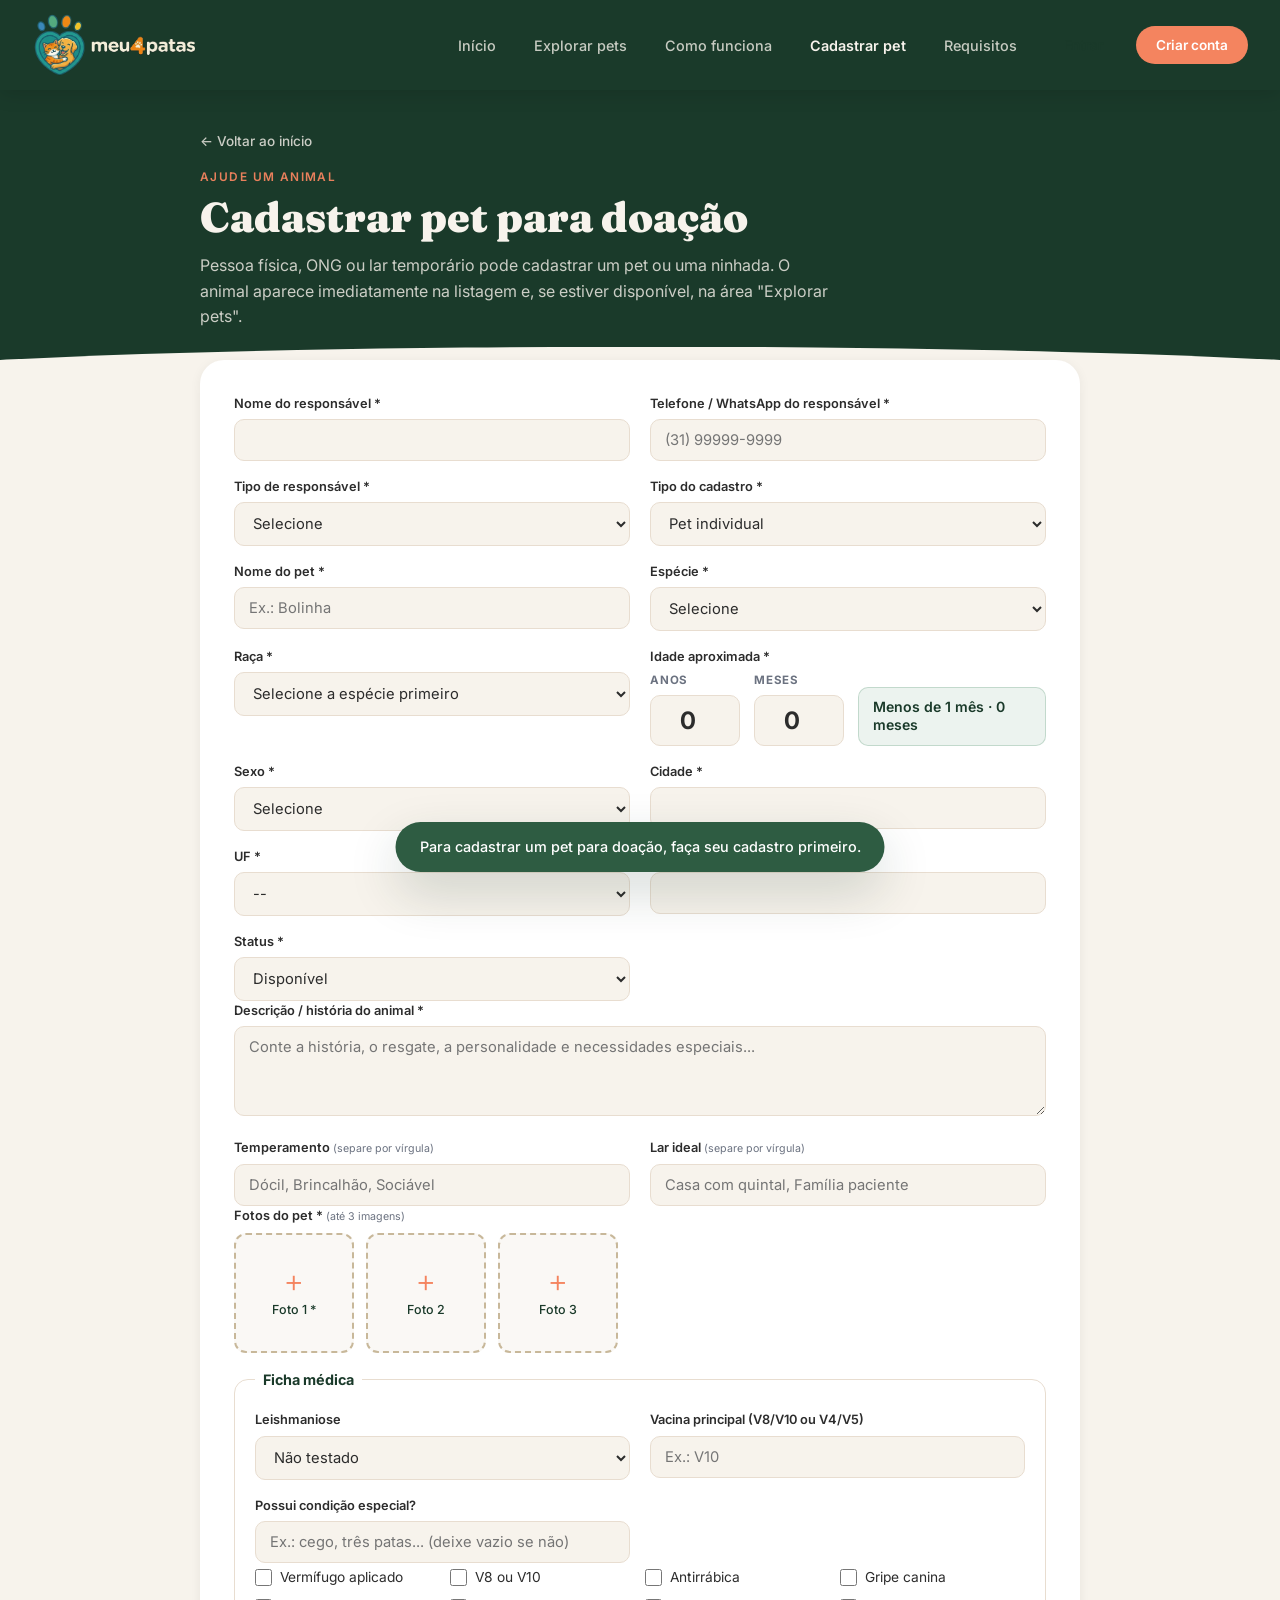
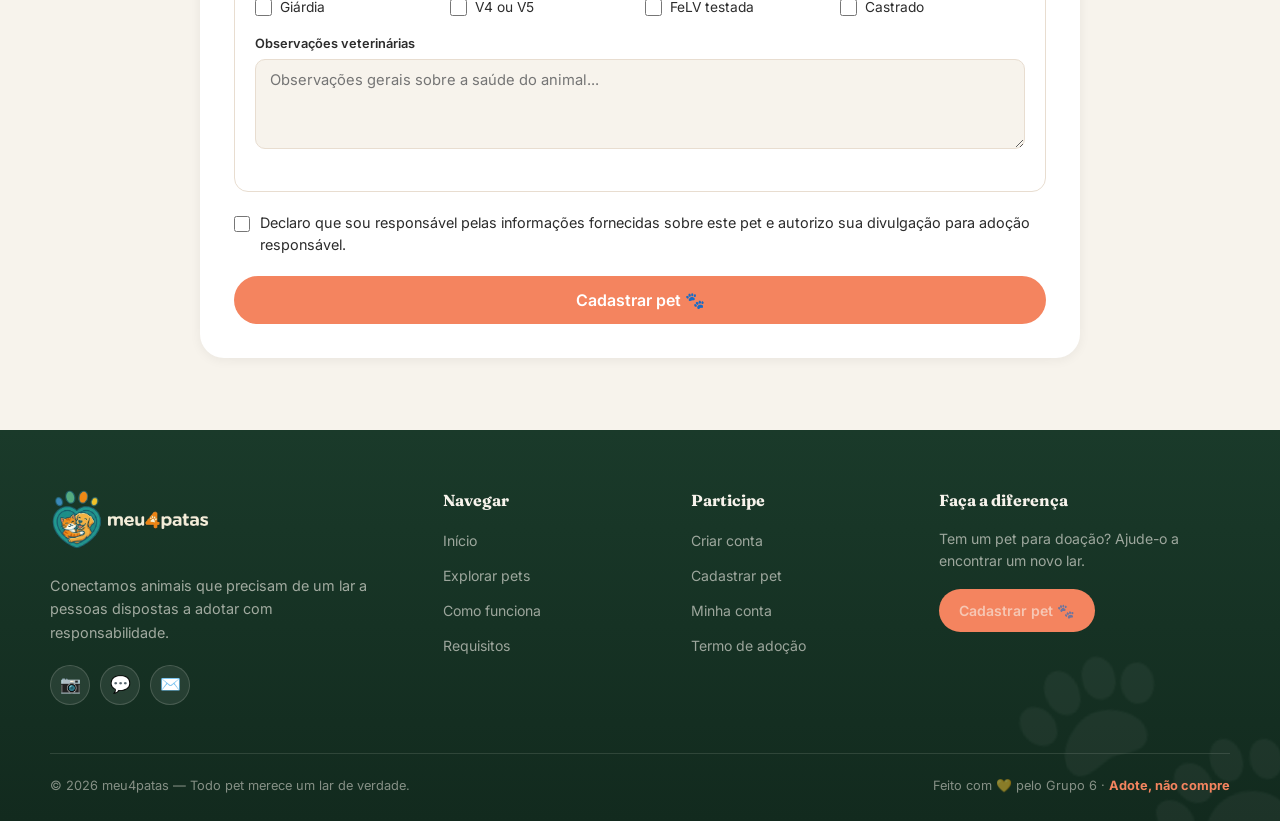
==== commit a5c026e4: "feat: merge replit pet form improvements into main" ====
--- a/cadastrar-pet.html
+++ b/cadastrar-pet.html
@@ -5,16 +5,16 @@
   <meta name="viewport" content="width=device-width, initial-scale=1.0">
   <title>Cadastrar pet — meu4patas</title>
   <meta name="description" content="Cadastre um pet ou uma ninhada para adoção no meu4patas.">
-  <link rel="icon" type="image/png" href="assets/logo-meu4patas.png?v=logo-final-1">
+  <link rel="icon" type="image/png" href="assets/logo-meu4patas.png?v=adocao-3">
   <link href="https://fonts.googleapis.com/css2?family=Fraunces:ital,opsz,wght@0,9..144,400;0,9..144,600;0,9..144,700;0,9..144,900;1,9..144,600;1,9..144,700&family=Inter:wght@300;400;500;600;700&display=swap" rel="stylesheet">
-  <link rel="stylesheet" href="css/style.css?v=fix-v20">
+  <link rel="stylesheet" href="css/style.css?v=adocao-3">
 </head>
 <body>
 
   <!-- ───────────── TOP BAR ───────────── -->
   <header class="topbar">
     <a class="nav-logo" href="index.html" aria-label="meu4patas - início">
-      <img src="assets/logo-meu4patas.png?v=logo-final-1" alt="meu4patas" height="38">
+      <img src="assets/logo-meu4patas.png?v=adocao-3" alt="meu4patas" height="38">
     </a>
 
     <button class="nav-toggle" id="navToggle" aria-label="Abrir menu" aria-expanded="false">
@@ -30,8 +30,8 @@
         <li><a href="index.html#requisitos">Requisitos</a></li>
       </ul>
       <div class="nav-user" id="navUser">
+        <a href="login.html" class="btn-login" id="btnLogin">Entrar</a>
         <a href="cadastro.html" class="btn-cadastrar" id="btnAuth">Criar conta</a>
-        <a href="login.html" class="btn-login" id="btnLogin">Entrar</a>
         <div class="user-menu" id="userMenu" hidden>
           <button class="user-chip" id="userChipBtn" aria-haspopup="true" aria-expanded="false">
             <span class="user-avatar" aria-hidden="true">🐾</span>
@@ -109,7 +109,9 @@
             </select>
           </div>
           <div class="form-group">
-            <label>Idade *</label>
+            <label for="p_idadeAnos">Idade aproximada *</label>
+            <input type="hidden" id="p_idade" name="idade">
+            <input type="hidden" id="p_idadeMeses" name="idadeMeses">
             <div class="idade-selector">
               <div class="idade-spinner-group">
                 <span class="idade-sub-label">Anos</span>
@@ -119,10 +121,8 @@
                 <span class="idade-sub-label">Meses</span>
                 <input type="number" id="p_idadeMesesSpinner" min="0" max="11" value="0">
               </div>
-              <div class="idade-resultado" id="idadeResultado">Menos de 1 mês</div>
-            </div>
-            <input type="hidden" id="p_idade" name="idade" value="Menos de 1 mês">
-            <input type="hidden" id="p_idadeMeses" name="idadeMeses" value="0">
+              <div class="idade-resultado" id="idadeResultado">Menos de 1 mês · 0 meses</div>
+            </div>
           </div>
           <div class="form-group">
             <label for="p_sexo">Sexo *</label>
@@ -177,24 +177,24 @@
           </div>
         </div>
 
-        <!-- Fotos do pet (até 3) -->
+        <!-- Fotos obrigatórias -->
         <div class="form-group">
-          <label>Fotos do pet <span style="color:#e55;">*</span> <small>(1 obrigatória, até 3)</small></label>
+          <label>Fotos do pet * <small>(até 3 imagens)</small></label>
           <div class="foto-slots" id="fotoSlots">
             <div class="foto-slot" id="fotoSlot0" data-slot="0">
-              <input type="file" id="fotoInput0" accept="image/jpeg,image/png,image/webp" hidden>
-              <div class="foto-slot-ph" data-slot="0"><span class="foto-slot-plus">+</span><span>Foto 1 *</span></div>
-              <div class="foto-slot-preview" hidden><img id="fotoPreviewImg0" alt="Foto 1"><button type="button" class="foto-slot-del" data-slot="0" title="Remover">×</button></div>
+              <input type="file" id="fotoInput0" accept="image/*" hidden>
+              <div class="foto-slot-ph"><span class="foto-slot-plus">+</span><span>Foto 1 *</span></div>
+              <div class="foto-slot-preview" hidden><img id="fotoPreviewImg0" alt="Foto 1"><button type="button" class="foto-slot-del" title="Remover">×</button></div>
             </div>
             <div class="foto-slot" id="fotoSlot1" data-slot="1">
-              <input type="file" id="fotoInput1" accept="image/jpeg,image/png,image/webp" hidden>
-              <div class="foto-slot-ph" data-slot="1"><span class="foto-slot-plus">+</span><span>Foto 2</span></div>
-              <div class="foto-slot-preview" hidden><img id="fotoPreviewImg1" alt="Foto 2"><button type="button" class="foto-slot-del" data-slot="1" title="Remover">×</button></div>
+              <input type="file" id="fotoInput1" accept="image/*" hidden>
+              <div class="foto-slot-ph"><span class="foto-slot-plus">+</span><span>Foto 2</span></div>
+              <div class="foto-slot-preview" hidden><img id="fotoPreviewImg1" alt="Foto 2"><button type="button" class="foto-slot-del" title="Remover">×</button></div>
             </div>
             <div class="foto-slot" id="fotoSlot2" data-slot="2">
-              <input type="file" id="fotoInput2" accept="image/jpeg,image/png,image/webp" hidden>
-              <div class="foto-slot-ph" data-slot="2"><span class="foto-slot-plus">+</span><span>Foto 3</span></div>
-              <div class="foto-slot-preview" hidden><img id="fotoPreviewImg2" alt="Foto 3"><button type="button" class="foto-slot-del" data-slot="2" title="Remover">×</button></div>
+              <input type="file" id="fotoInput2" accept="image/*" hidden>
+              <div class="foto-slot-ph"><span class="foto-slot-plus">+</span><span>Foto 3</span></div>
+              <div class="foto-slot-preview" hidden><img id="fotoPreviewImg2" alt="Foto 3"><button type="button" class="foto-slot-del" title="Remover">×</button></div>
             </div>
           </div>
         </div>
@@ -252,7 +252,7 @@
     <div class="footer-inner">
       <div class="footer-brand">
         <div class="footer-logo">
-          <img src="assets/logo-meu4patas.png?v=logo-final-1" alt="meu4patas">
+          <img src="assets/logo-meu4patas.png?v=adocao-3" alt="meu4patas">
         </div>
         <p class="footer-tagline">Conectamos animais que precisam de um lar a pessoas dispostas a adotar com responsabilidade.</p>
         <div class="footer-social">
@@ -298,6 +298,6 @@
   <!-- ───────────── TOAST ───────────── -->
   <div class="toast" id="toast" role="status" aria-live="polite" hidden></div>
 
-  <script src="js/script.js?v=fix-v20"></script>
+  <script src="js/script.js?v=adocao-3"></script>
 </body>
 </html>
--- a/css/style.css
+++ b/css/style.css
@@ -190,17 +190,17 @@
 .btn-cadastrar:hover { background: var(--laranja-escuro); transform: translateY(-1px); }
 .btn-login {
   background: transparent;
-  color: var(--creme) !important;
+  color: var(--verde) !important;
   padding: 9px 18px;
   border-radius: 100px;
-  border: 1.5px solid var(--creme);
+  border: 1.5px solid var(--verde);
   font-weight: 600;
   font-size: 0.85rem;
   text-decoration: none;
   transition: background 0.2s, color 0.2s, transform 0.15s;
   white-space: nowrap;
 }
-.btn-login:hover { background: var(--creme); color: var(--verde) !important; transform: translateY(-1px); }
+.btn-login:hover { background: var(--verde); color: #fff !important; transform: translateY(-1px); }
 
 /* hamburger */
 .nav-toggle {
@@ -269,8 +269,11 @@
    HERO
 ───────────────────────────────────────── */
 .hero {
-  background: var(--verde);
-  padding: 76px 40px 96px;
+  background:
+    radial-gradient(820px 520px at 88% -12%, rgba(244, 132, 95, 0.22), transparent 58%),
+    radial-gradient(680px 620px at 6% 118%, rgba(74, 140, 101, 0.38), transparent 56%),
+    linear-gradient(158deg, #214733 0%, var(--verde) 52%, #11271c 100%);
+  padding: 84px 40px 104px;
   display: grid;
   grid-template-columns: 1.1fr 0.9fr;
   gap: 56px;
@@ -278,29 +281,60 @@
   position: relative;
   overflow: hidden;
 }
+/* textura sutil de pontos para dar profundidade premium */
+.hero::before {
+  content: '';
+  position: absolute;
+  inset: 0;
+  z-index: 0;
+  pointer-events: none;
+  background-image: radial-gradient(rgba(247, 243, 236, 0.06) 1.2px, transparent 1.3px);
+  background-size: 26px 26px;
+  -webkit-mask-image: radial-gradient(120% 120% at 70% 10%, #000 30%, transparent 75%);
+          mask-image: radial-gradient(120% 120% at 70% 10%, #000 30%, transparent 75%);
+}
+.hero-text,
+.hero-illustration { position: relative; z-index: 1; }
 .hero::after {
   content: '';
   position: absolute;
   bottom: -1px; left: 0; right: 0;
-  height: 56px;
+  height: 64px;
+  z-index: 1;
   background: var(--creme);
-  clip-path: ellipse(58% 100% at 50% 100%);
+  clip-path: ellipse(62% 100% at 50% 100%);
 }
 
 .hero-eyebrow {
   display: inline-flex;
   align-items: center;
   gap: 8px;
-  background: rgba(255, 255, 255, 0.08);
-  border: 1px solid rgba(247, 243, 236, 0.22);
+  background: linear-gradient(180deg, rgba(255, 255, 255, 0.14), rgba(255, 255, 255, 0.05));
+  border: 1px solid rgba(247, 243, 236, 0.24);
+  -webkit-backdrop-filter: blur(8px);
+          backdrop-filter: blur(8px);
   color: var(--creme);
   font-size: 0.78rem;
   font-weight: 600;
   letter-spacing: 0.04em;
   text-transform: uppercase;
-  padding: 7px 16px;
+  padding: 8px 18px;
   border-radius: 100px;
   margin-bottom: 22px;
+  box-shadow: 0 6px 18px rgba(0, 0, 0, 0.18), inset 0 1px 0 rgba(255, 255, 255, 0.22);
+}
+/* pontinho pulsante de "ao vivo" no eyebrow */
+.hero-eyebrow::before {
+  content: '';
+  width: 7px; height: 7px;
+  border-radius: 50%;
+  background: var(--laranja);
+  box-shadow: 0 0 0 0 rgba(244, 132, 95, 0.6);
+  animation: eyebrowPulse 2.2s ease-in-out infinite;
+}
+@keyframes eyebrowPulse {
+  0%, 100% { box-shadow: 0 0 0 0 rgba(244, 132, 95, 0.6); }
+  50%      { box-shadow: 0 0 0 6px rgba(244, 132, 95, 0); }
 }
 
 /* Patinha 🐾 em branco puro — para dar destaque sobre fundos escuros */
@@ -341,12 +375,34 @@
   gap: 14px;
   flex-wrap: wrap;
 }
+/* CTA principal premium: gradiente, brilho e leve realce no hover */
+.hero-actions .btn-primary {
+  background: linear-gradient(135deg, #ff9b73 0%, var(--laranja) 55%, var(--laranja-escuro) 100%);
+  box-shadow: 0 12px 28px rgba(217, 98, 61, 0.42), inset 0 1px 0 rgba(255, 255, 255, 0.28);
+}
+.hero-actions .btn-primary:hover {
+  transform: translateY(-2px);
+  box-shadow: 0 18px 38px rgba(217, 98, 61, 0.52), inset 0 1px 0 rgba(255, 255, 255, 0.3);
+}
 
 .hero-stats {
   display: flex;
-  gap: 36px;
-  margin-top: 44px;
+  gap: 0;
+  margin-top: 48px;
   flex-wrap: wrap;
+}
+.hero-stats > div {
+  padding: 0 30px;
+  position: relative;
+}
+.hero-stats > div:first-child { padding-left: 0; }
+.hero-stats > div:not(:last-child)::after {
+  content: '';
+  position: absolute;
+  right: 0; top: 50%;
+  transform: translateY(-50%);
+  width: 1px; height: 38px;
+  background: linear-gradient(180deg, transparent, rgba(247, 243, 236, 0.22), transparent);
 }
 .stat-num {
   font-family: 'Fraunces', serif;
@@ -376,16 +432,34 @@
   align-items: center;
   position: relative;
 }
+/* halo luminoso difuso atrás do card */
+.hero-illustration::before {
+  content: '';
+  position: absolute;
+  width: 360px; height: 360px;
+  border-radius: 50%;
+  background: radial-gradient(circle, rgba(244, 132, 95, 0.45), rgba(244, 132, 95, 0) 68%);
+  filter: blur(8px);
+  z-index: 0;
+  animation: haloPulse 7s ease-in-out infinite;
+}
+@keyframes haloPulse {
+  0%, 100% { transform: scale(1);    opacity: 0.85; }
+  50%      { transform: scale(1.12); opacity: 1; }
+}
 .hero-pet-card {
-  background: rgba(255, 255, 255, 0.08);
-  backdrop-filter: blur(12px);
-  border: 1px solid rgba(255, 255, 255, 0.14);
-  border-radius: 24px;
+  background: linear-gradient(165deg, rgba(255, 255, 255, 0.16), rgba(255, 255, 255, 0.05));
+  -webkit-backdrop-filter: blur(16px) saturate(140%);
+          backdrop-filter: blur(16px) saturate(140%);
+  border: 1px solid rgba(255, 255, 255, 0.2);
+  border-radius: 26px;
   padding: 20px;
   width: 300px;
   position: relative;
+  z-index: 1;
   transform: rotate(2.5deg);
-  box-shadow: 0 24px 50px rgba(0, 0, 0, 0.28);
+  box-shadow: 0 30px 60px rgba(0, 0, 0, 0.34),
+              inset 0 1px 0 rgba(255, 255, 255, 0.28);
   animation: heroCardIn 0.7s cubic-bezier(0.22, 1, 0.36, 1) both,
              heroFloat 6s ease-in-out 0.7s infinite;
   transition: transform 0.35s ease, box-shadow 0.35s ease, border-color 0.35s ease;
@@ -435,7 +509,9 @@
 @media (prefers-reduced-motion: reduce) {
   .hero-pet-card,
   .hero-pet-card::before,
-  .hero-pet-badge { animation: none; }
+  .hero-pet-badge,
+  .hero-eyebrow::before,
+  .hero-illustration::before { animation: none; }
   .hero-pet-card { transform: rotate(2.5deg); }
 }
 
@@ -560,14 +636,12 @@
 
 .explore-card-img {
   position: relative;
+  height: 300px;
   background: var(--bege);
-  overflow: hidden;
-  aspect-ratio: 1 / 1;
 }
 .explore-card-img img { display: block; width: 100%; height: 100%; object-fit: cover; object-position: center; }
 .explore-card-status {
   position: absolute;
-  z-index: 2;
   top: 14px; left: 14px;
   font-size: 0.72rem;
   font-weight: 700;
@@ -767,15 +841,14 @@
   min-width: 130px;
   font-size: 0.88rem;
   font-weight: 600;
-  color: var(--verde-escuro);
-  background: rgba(74,140,101,0.1);
-  border: 1.5px solid rgba(74,140,101,0.25);
+  color: var(--verde);
+  background: rgba(74, 140, 101, 0.1);
+  border: 1.5px solid rgba(74, 140, 101, 0.25);
   border-radius: 10px;
   padding: 10px 14px;
   display: flex;
   align-items: center;
   line-height: 1.3;
-  min-height: 44px;
 }
 
 .form-fieldset {
@@ -856,7 +929,6 @@
 }
 .image-preview span { font-size: 0.74rem; color: var(--cinza); text-transform: uppercase; letter-spacing: 0.05em; }
 
-/* ── Slots de 3 fotos ── */
 .foto-slots {
   display: flex;
   gap: 12px;
@@ -869,7 +941,7 @@
   height: 120px;
   border-radius: 12px;
   overflow: hidden;
-  border: 2px dashed var(--bege-escuro, #c8b89a);
+  border: 2px dashed #c8b89a;
   background: #faf8f5;
   flex-shrink: 0;
 }
@@ -882,7 +954,7 @@
   height: 100%;
   gap: 4px;
   cursor: pointer;
-  color: var(--verde-escuro, #1a3c2e);
+  color: var(--verde);
   font-size: 0.78rem;
   font-weight: 500;
   transition: background 0.15s;
@@ -891,7 +963,7 @@
 .foto-slot-plus {
   font-size: 2rem;
   line-height: 1;
-  color: var(--laranja, #e87b3e);
+  color: var(--laranja);
   font-weight: 300;
 }
 .foto-slot-preview {
@@ -924,12 +996,11 @@
 }
 .foto-slot-del:hover { background: rgba(200,0,0,0.75); }
 
-/* ── Miniaturas no modal ── */
 .modal-thumbs {
   display: flex;
   gap: 8px;
   padding: 10px 20px;
-  background: var(--bege, #f5ede0);
+  background: var(--bege);
   overflow-x: auto;
 }
 .modal-thumb {
@@ -944,7 +1015,7 @@
   flex-shrink: 0;
 }
 .modal-thumb:hover { opacity: 1; }
-.modal-thumb.active { border-color: var(--laranja, #e87b3e); opacity: 1; }
+.modal-thumb.active { border-color: var(--laranja); opacity: 1; }
 
 .form-error {
   color: #d9534f;
@@ -1214,31 +1285,6 @@
 .owned-interested li a { color: var(--verde-medio); font-weight: 600; text-decoration: none; width: fit-content; }
 .owned-interested li a:hover { text-decoration: underline; }
 .owned-interested li.none { color: var(--cinza); font-style: italic; }
-
-/* ── Cabeçalho de seção com botão Atualizar ── */
-.profile-section-head {
-  display: flex;
-  align-items: center;
-  justify-content: space-between;
-  gap: 12px;
-  flex-wrap: wrap;
-  margin-bottom: 16px;
-}
-.profile-section-head .profile-block-title { margin-bottom: 0; }
-.btn-refresh-pets {
-  background: transparent;
-  border: 1.5px solid var(--verde-medio);
-  color: var(--verde-medio);
-  font-size: 0.8rem;
-  font-weight: 600;
-  border-radius: 20px;
-  padding: 5px 14px;
-  cursor: pointer;
-  transition: background 0.18s, color 0.18s;
-  white-space: nowrap;
-}
-.btn-refresh-pets:hover { background: var(--verde-medio); color: #fff; }
-.btn-refresh-pets:disabled { opacity: 0.55; cursor: not-allowed; }
 
 /* ── Andamento do processo de adoção (interessados nos meus pets) ── */
 .interest-item {
@@ -1481,14 +1527,12 @@
 
 .pet-card-img {
   position: relative;
+  height: 170px;
   background: var(--bege);
-  overflow: hidden;
-  aspect-ratio: 1 / 1;
 }
 .pet-card-img img { display: block; width: 100%; height: 100%; object-fit: cover; object-position: center; }
 .pet-card-badge {
   position: absolute;
-  z-index: 2;
   top: 12px; left: 12px;
   font-size: 0.68rem;
   font-weight: 700;
@@ -1848,78 +1892,125 @@
 }
 .modal-close:hover { transform: scale(1.1); }
 
-/* ── Painel de Interessados ─────────────────────────── */
 .interessados-overlay {
-  position: fixed; inset: 0; z-index: 1100;
+  position: fixed;
+  inset: 0;
+  z-index: 1100;
   background: rgba(0,0,0,0.5);
-  display: flex; align-items: stretch; justify-content: flex-end;
+  display: flex;
+  align-items: stretch;
+  justify-content: flex-end;
 }
 .interessados-overlay[hidden] { display: none !important; }
 .interessados-panel {
-  width: 100%; max-width: 520px;
-  background: var(--creme); display: flex; flex-direction: column;
+  width: 100%;
+  max-width: 520px;
+  background: var(--creme);
+  display: flex;
+  flex-direction: column;
   box-shadow: -8px 0 40px rgba(0,0,0,0.18);
   overflow: hidden;
 }
 .interessados-header {
-  display: flex; align-items: flex-start; justify-content: space-between;
-  gap: 12px; padding: 22px 24px 18px;
+  display: flex;
+  align-items: flex-start;
+  justify-content: space-between;
+  gap: 12px;
+  padding: 22px 24px 18px;
   border-bottom: 1.5px solid var(--bege);
-  background: var(--branco); flex-shrink: 0;
+  background: var(--branco);
+  flex-shrink: 0;
 }
 .interessados-title {
-  font-size: 0.75rem; font-weight: 700; color: var(--cinza);
-  text-transform: uppercase; letter-spacing: 0.08em; margin: 0 0 4px;
+  font-size: 0.75rem;
+  font-weight: 700;
+  color: var(--cinza);
+  text-transform: uppercase;
+  letter-spacing: 0.08em;
+  margin: 0 0 4px;
 }
 .interessados-pet-name {
-  font-family: 'Fraunces', serif; font-size: 1.4rem; font-weight: 700;
-  color: var(--verde-escuro); margin: 0; line-height: 1.15;
+  font-family: 'Fraunces', serif;
+  font-size: 1.4rem;
+  font-weight: 700;
+  color: var(--verde);
+  margin: 0;
+  line-height: 1.15;
 }
 .interessados-close {
-  background: none; border: none; cursor: pointer; flex-shrink: 0;
-  font-size: 1.1rem; color: var(--cinza); padding: 6px 10px;
-  border-radius: 8px; transition: background 0.2s; margin-top: -4px;
+  background: none;
+  border: none;
+  cursor: pointer;
+  flex-shrink: 0;
+  font-size: 1.1rem;
+  color: var(--cinza);
+  padding: 6px 10px;
+  border-radius: 8px;
+  transition: background 0.2s;
+  margin-top: -4px;
 }
 .interessados-close:hover { background: var(--bege); color: var(--grafite); }
 .interessados-list {
-  flex: 1; overflow-y: auto; padding: 20px;
-  display: flex; flex-direction: column; gap: 16px;
+  flex: 1;
+  overflow-y: auto;
+  padding: 20px;
+  display: flex;
+  flex-direction: column;
+  gap: 16px;
 }
 .interessados-empty {
-  color: var(--cinza); text-align: center; padding: 40px 0;
+  color: var(--cinza);
+  text-align: center;
+  padding: 40px 0;
   font-size: 0.95rem;
 }
 .interessado-card {
-  background: var(--branco); border: 1.5px solid var(--bege);
-  border-radius: 14px; padding: 18px 20px;
-  display: flex; flex-direction: column; gap: 10px;
+  background: var(--branco);
+  border: 1.5px solid var(--bege);
+  border-radius: 14px;
+  padding: 18px 20px;
+  display: flex;
+  flex-direction: column;
+  gap: 10px;
 }
 .interessado-card.is-chosen {
-  border-color: var(--verde-escuro);
+  border-color: var(--verde);
   background: rgba(74,140,101,0.05);
 }
 .interessado-head {
-  display: flex; align-items: center; justify-content: space-between;
-  gap: 8px; flex-wrap: wrap;
+  display: flex;
+  align-items: center;
+  justify-content: space-between;
+  gap: 8px;
+  flex-wrap: wrap;
 }
 .interessado-nome { font-size: 1rem; color: var(--grafite); font-weight: 700; }
 .btn-ver-interessados {
-  background: var(--verde-escuro); color: var(--branco);
-  border: none; border-radius: 10px; padding: 9px 16px;
-  font-size: 0.82rem; font-weight: 700; cursor: pointer;
-  transition: background 0.2s; white-space: nowrap;
+  background: var(--verde);
+  color: var(--branco);
+  border: none;
+  border-radius: 10px;
+  padding: 9px 16px;
+  font-size: 0.82rem;
+  font-weight: 700;
+  cursor: pointer;
+  transition: background 0.2s;
+  white-space: nowrap;
+  font-family: inherit;
 }
 .btn-ver-interessados:hover { background: var(--grafite); }
 .btn-ver-interessados.btn-full {
-  width: 100%; padding: 13px; font-size: 0.95rem;
-  border-radius: 14px; text-align: center;
+  width: 100%;
+  padding: 13px;
+  font-size: 0.95rem;
+  border-radius: 14px;
+  text-align: center;
 }
 @media (max-width: 540px) {
   .interessados-panel { max-width: 100%; }
 }
-/* ──────────────────────────────────────────────────── */
-
-.modal-img { position: relative; background: var(--bege); overflow: hidden; aspect-ratio: 1 / 1; }
+
+.modal-img { position: relative; height: 280px; background: var(--bege); overflow: hidden; }
 .modal-img img { display: block; width: 100%; height: 100%; object-fit: cover; object-position: center; }
 .modal-img .explore-card-status { top: 16px; left: 16px; }
 
@@ -2180,29 +2271,3 @@
   .modal-body { padding: 22px 18px 26px; }
   .card-form { padding: 22px 18px; }
 }
-
-/* ─────────────────────────────────────────
-   RESPONSIVO — FOTOS E CARDS DOS PETS
-───────────────────────────────────────── */
-/* Evita rolagem horizontal sem quebrar o cabeçalho fixo (clip não cria
-   contexto de rolagem, ao contrário de hidden). */
-body { overflow-x: clip; }
-
-@media (max-width: 768px) {
-  .pets-grid { grid-template-columns: repeat(auto-fill, minmax(200px, 1fr)); gap: 16px; }
-  .modal-name { font-size: 1.6rem; }
-  .modal-body { padding: 24px 22px 26px; }
-}
-
-@media (max-width: 480px) {
-  /* Uma coluna para o animal aparecer grande e bem enquadrado, sem cortes */
-  .pets-grid { grid-template-columns: 1fr; gap: 16px; }
-  .pet-card-body { padding: 14px; }
-  .pet-card-name { font-size: 1.15rem; }
-
-  .explore-card-body { padding: 18px 18px 22px; }
-  .explore-card-name { font-size: 1.5rem; }
-
-  .modal-overlay { padding: 12px; }
-  .modal-name { font-size: 1.5rem; }
-}
